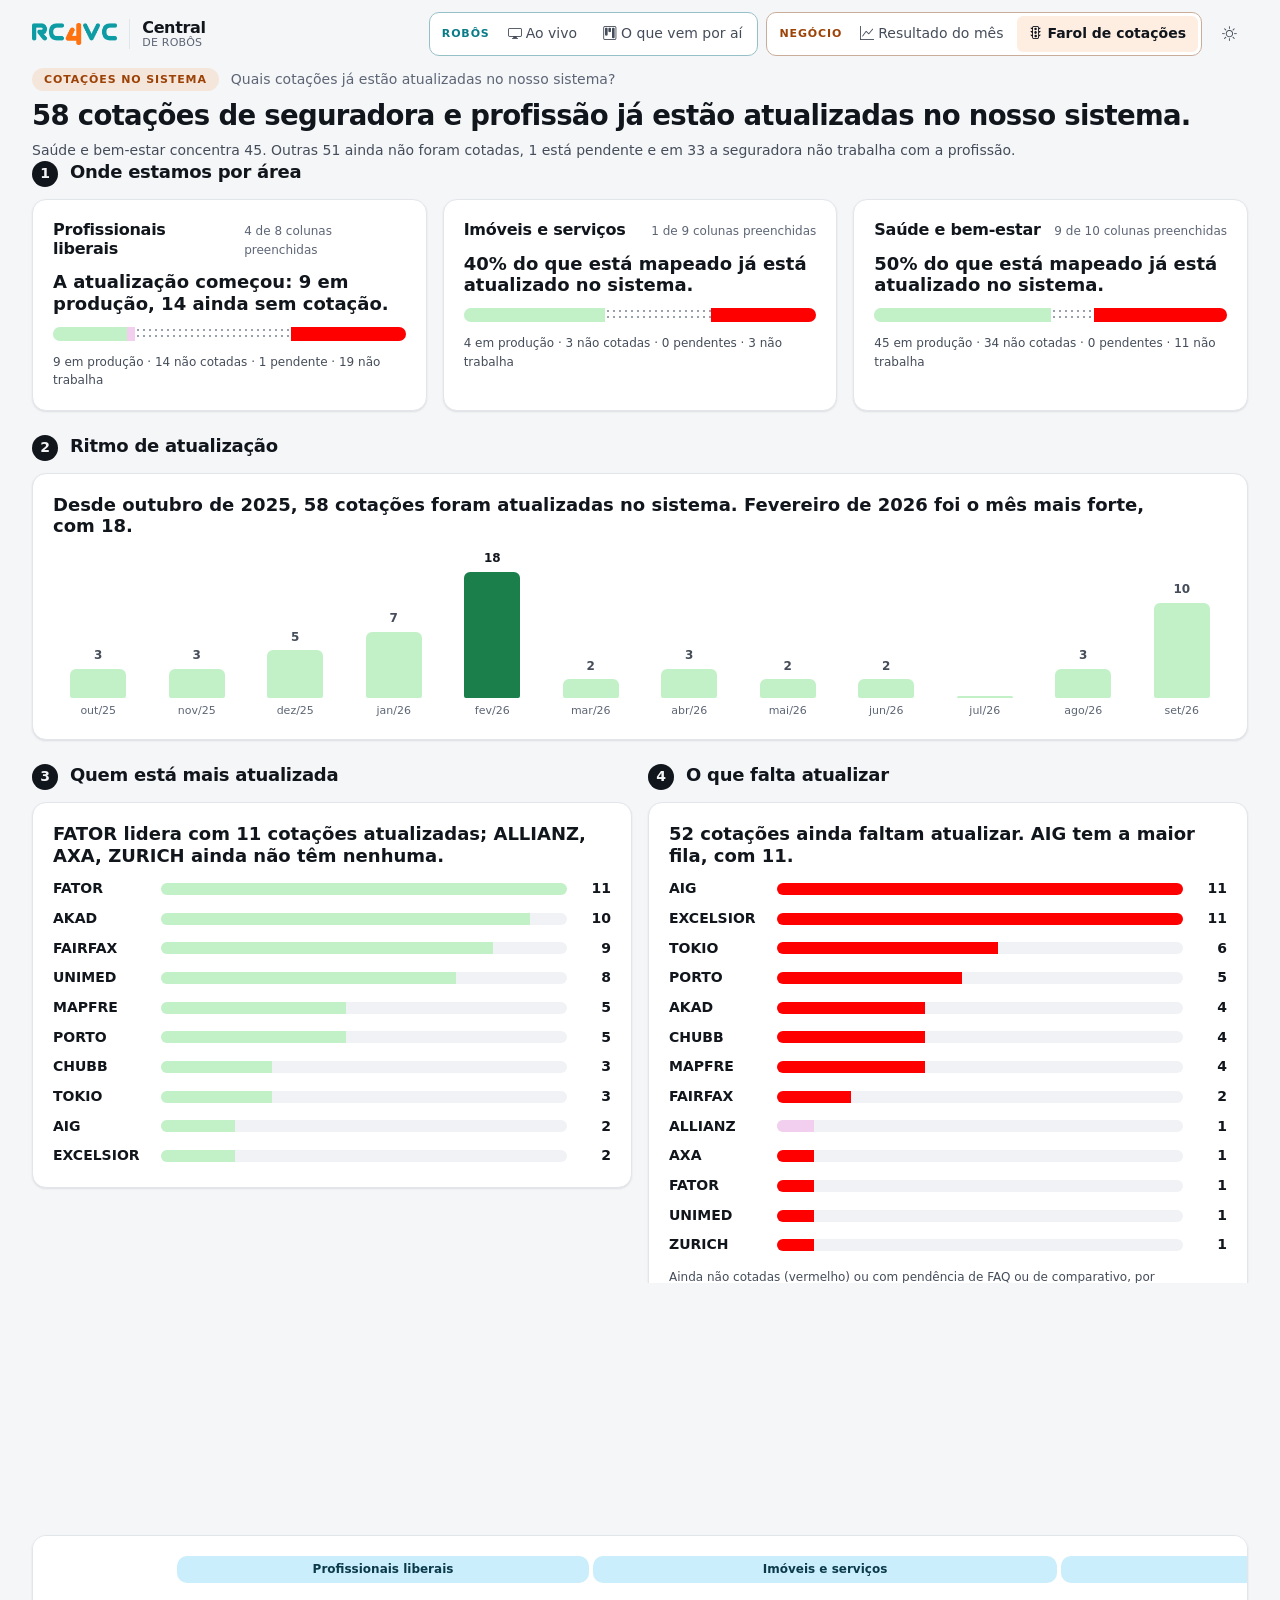
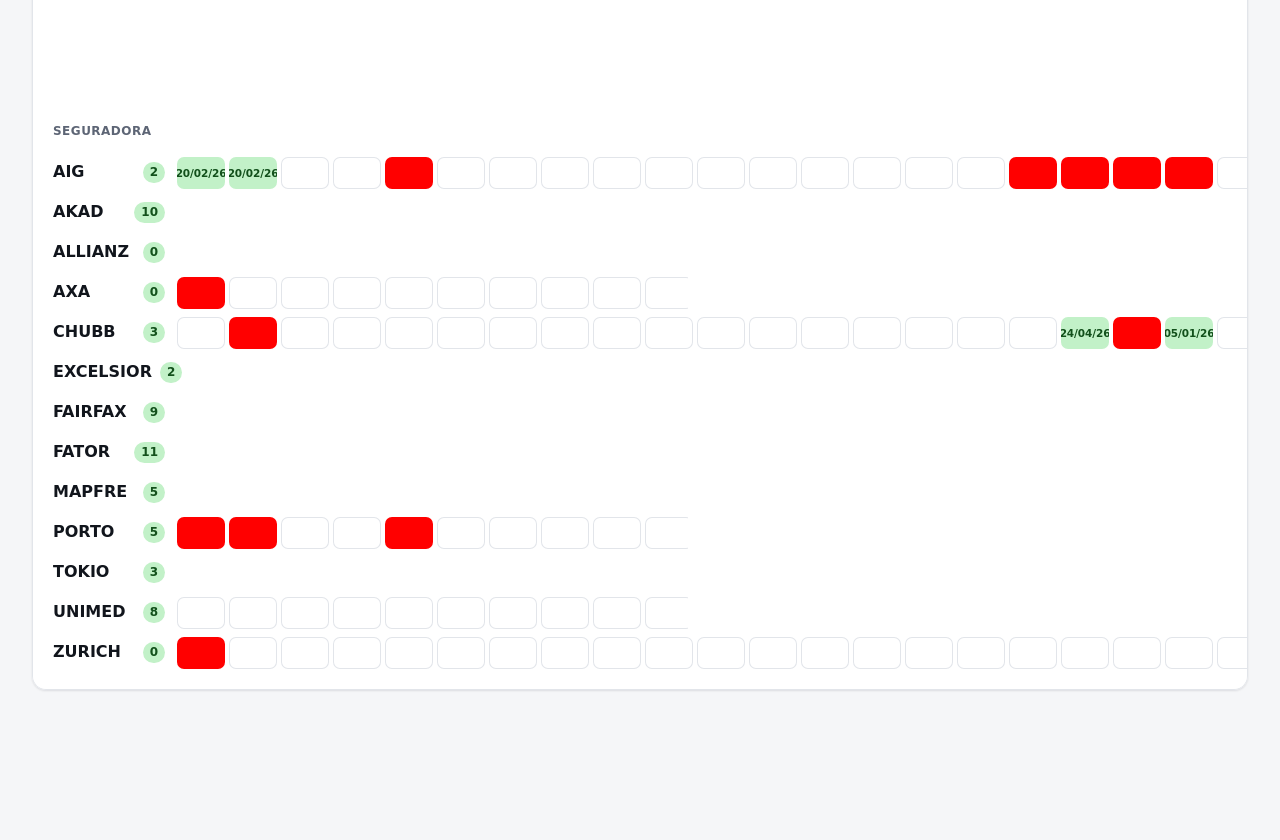
==== farol/index.html @ 8042c9bf "Painel ao vivo — 15/10/2026 19:45 UTC" ====
<!doctype html>
<html lang="pt-br">
<head>
    <meta charset="utf-8">
    <meta name="viewport" content="width=device-width, initial-scale=1, viewport-fit=cover">
    <title>Farol de cotações · Central de RPAs</title>
    <script>
        /* Tema efetivo sempre marcado (mesma regra do layout.html). */
        try { var t = localStorage.getItem('central.tema'); } catch (e) {}
        if (t !== 'claro' && t !== 'escuro') t = window.matchMedia('(prefers-color-scheme: dark)').matches ? 'escuro' : 'claro';
        document.documentElement.dataset.tema = t;
    </script>
    <script type="importmap">{"imports": {"../static/js/ajuda/assistente.js": "../static/js/ajuda/assistente.js?v=1791552852", "../static/js/ajuda/base.js": "../static/js/ajuda/base.js?v=1791553756", "../static/js/ajuda/busca.js": "../static/js/ajuda/busca.js?v=1790963048", "../static/js/ajuda/tour.js": "../static/js/ajuda/tour.js?v=1791552852", "../static/js/core/anotacoes.js": "../static/js/core/anotacoes.js?v=1790881383", "../static/js/core/api.js": "../static/js/core/api.js?v=1791553756", "../static/js/core/atualizacao.js": "../static/js/core/atualizacao.js?v=1790770202", "../static/js/core/avisos.js": "../static/js/core/avisos.js?v=1791209014", "../static/js/core/casca.js": "../static/js/core/casca.js?v=1791567354", "../static/js/core/diagnostico.js": "../static/js/core/diagnostico.js?v=1790796686", "../static/js/core/editavel.js": "../static/js/core/editavel.js?v=1790770202", "../static/js/core/etapas.js": "../static/js/core/etapas.js?v=1791463085", "../static/js/core/filtros.js": "../static/js/core/filtros.js?v=1790770202", "../static/js/core/format.js": "../static/js/core/format.js?v=1790770202", "../static/js/core/graficos.js": "../static/js/core/graficos.js?v=1791461083", "../static/js/core/robos.js": "../static/js/core/robos.js?v=1791574383", "../static/js/core/textos.js": "../static/js/core/textos.js?v=1790770202", "../static/js/core/ui.js": "../static/js/core/ui.js?v=1792007356", "../static/js/paginas/ajustes.js": "../static/js/paginas/ajustes.js?v=1791404168", "../static/js/paginas/cotacoes.js": "../static/js/paginas/cotacoes.js?v=1792007802", "../static/js/paginas/design.js": "../static/js/paginas/design.js?v=1791460758", "../static/js/paginas/em_construcao.js": "../static/js/paginas/em_construcao.js?v=1791577213", "../static/js/paginas/entrada.js": "../static/js/paginas/entrada.js?v=1790963048", "../static/js/paginas/entrada_historia.js": "../static/js/paginas/entrada_historia.js?v=1791463267", "../static/js/paginas/equipe.js": "../static/js/paginas/equipe.js?v=1791561957", "../static/js/paginas/farol_publico.js": "../static/js/paginas/farol_publico.js?v=1792092992", "../static/js/paginas/hoje.js": "../static/js/paginas/hoje.js?v=1791567333", "../static/js/paginas/jornada.js": "../static/js/paginas/jornada.js?v=1791462476", "../static/js/paginas/manual.js": "../static/js/paginas/manual.js?v=1791552852", "../static/js/paginas/ocorrencias.js": "../static/js/paginas/ocorrencias.js?v=1791552852", "../static/js/paginas/perfil.js": "../static/js/paginas/perfil.js?v=1790770202", "../static/js/paginas/publico.js": "../static/js/paginas/publico.js?v=1792093110", "../static/js/paginas/quadro_publico.js": "../static/js/paginas/quadro_publico.js?v=1791897938", "../static/js/paginas/robo.js": "../static/js/paginas/robo.js?v=1791552852", "../static/js/paginas/robos.js": "../static/js/paginas/robos.js?v=1790954687"}}</script>
    <link rel="icon" type="image/svg+xml" href="../static/img/marca.svg">
    <link rel="icon" type="image/png" sizes="192x192" href="../static/img/icone_central_192.png">
    <link rel="apple-touch-icon" href="../static/img/icone_central_180.png">
    <meta name="apple-mobile-web-app-capable" content="yes">
    <meta name="mobile-web-app-capable" content="yes">
    <meta name="apple-mobile-web-app-title" content="Central">
    <meta name="theme-color" content="#f5f6f8" media="(prefers-color-scheme: light)">
    <meta name="theme-color" content="#0b0d12" media="(prefers-color-scheme: dark)">
    <link rel="stylesheet" href="../static/vendor/bootstrap-icons/bootstrap-icons.min.css?v=1790770202">
    <link rel="stylesheet" href="../static/css/tokens.css?v=1792092138">
    <link rel="stylesheet" href="../static/css/base.css?v=1791567354">
    <link rel="stylesheet" href="../static/css/components.css?v=1792093138">
    <style>
        .simples-topo { display: flex; align-items: center; gap: var(--e-3); max-width: var(--largura-conteudo); margin: 0 auto; padding: var(--e-5) var(--e-8); }
        .simples-topo .acoes { margin-left: auto; display: flex; gap: var(--e-2); align-items: center; }
        .simples-conteudo { max-width: var(--largura-conteudo); margin: 0 auto; padding: 0 var(--e-8) var(--e-16); }
        .centro { min-height: calc(100vh - 90px); display: grid; place-items: center; padding: var(--e-6) var(--e-4); }
        .cartao-entrada { width: min(420px, 100%); }
        .fundo-entrada {
            background:
                radial-gradient(60% 50% at 15% 10%, var(--primaria-suave), transparent 70%),
                radial-gradient(50% 40% at 90% 90%, var(--acento-suave), transparent 70%),
                var(--fundo);
        }
        @media (max-width: 640px) { .simples-topo, .simples-conteudo { padding-left: var(--e-4); padding-right: var(--e-4); } }
    </style>
    <meta name="robots" content="noindex">
</head>
<body class="">
    <a class="pular-conteudo" href="#conteudo">Pular para o conteúdo</a>
    <header class="simples-topo">
        <a class="marca" href="../" style="padding: 0">
            <img class="marca-simbolo" src="../static/img/marca.svg" alt="" width="36" height="36">
            <img class="marca-logo" src="../static/img/logo_rc4vc.png" alt="RC4VC" width="101" height="26">
            <span>Central<small>de Robôs</small></span>
        </a>
        <div class="acoes">
            
<nav class="abas-publicas" aria-label="Telas ao vivo">
    <div class="abas-grupo" data-assunto="robos" role="group" aria-label="Robôs: funcionamento">
        <span class="abas-grupo-nome" aria-hidden="true">Robôs</span>
        <a href="../"><i class="bi bi-display" aria-hidden="true"></i>Ao vivo</a>
        <a href="../kanban/"><i class="bi bi-kanban" aria-hidden="true"></i>O que vem por aí</a>
    </div>
    <div class="abas-grupo" data-assunto="negocio" role="group" aria-label="Negócio: resultado">
        <span class="abas-grupo-nome" aria-hidden="true">Negócio</span>
        <a href="../resultado/"><i class="bi bi-graph-up" aria-hidden="true"></i>Resultado do mês</a>
        <a href="../farol/" aria-current="page"><i class="bi bi-stoplights" aria-hidden="true"></i>Farol de cotações</a>
    </div>
</nav>

            <button type="button" class="btn btn-fantasma btn-icone" data-tema-botao aria-label="Trocar tema"><i class="bi bi-sun"></i></button>
        </div>
    </header>
    <main id="conteudo" tabindex="-1">
<div class="simples-conteudo painel-vivo" data-fonte-ao-vivo="https://rc4vc.com/central/dados/farol.json" data-fonte="../dados/farol.json">
    
<section class="manchete manchete-lisa" aria-labelledby="manchete-texto">
    
<p class="assunto-tela" data-assunto="negocio"><span class="assunto-etiqueta">Cotações no sistema</span><span class="assunto-pergunta">Quais cotações já estão atualizadas no nosso sistema?</span></p>

    <p class="texto" id="manchete-texto" aria-live="polite">Carregando o resumo...</p>
    <p class="contexto" id="manchete-contexto"></p>
    <div class="rodape-manchete" id="manchete-rodape"></div>
</section>


    

<section class="capitulo" aria-labelledby="cap-1">
    <div class="capitulo-cabecalho">
        <span class="capitulo-numero" aria-hidden="true">1</span>
        <div>
            <h2 id="cap-1">Onde estamos por área</h2>
            
        </div>
    </div>
    
    <div class="farol-cartoes" id="farol-areas">
<div id="x-areas" aria-busy="true">
    <div class="pilha"><span class="esqueleto" style="height: 18px; width: 92%"></span><span class="esqueleto" style="height: 18px; width: 78%"></span><span class="esqueleto" style="height: 18px; width: 64%"></span></div>
</div>
</div>
    
</section>


    

<section class="capitulo" aria-labelledby="cap-2">
    <div class="capitulo-cabecalho">
        <span class="capitulo-numero" aria-hidden="true">2</span>
        <div>
            <h2 id="cap-2">Ritmo de atualização</h2>
            
        </div>
    </div>
    
    <div class="farol-cartao">
        <p class="farol-frase" id="frase-ritmo"></p>
        <div class="farol-ritmo" id="farol-ritmo" role="img"></div>
    </div>
    
</section>


    <div class="farol-duas">
        

<section class="capitulo" aria-labelledby="cap-3">
    <div class="capitulo-cabecalho">
        <span class="capitulo-numero" aria-hidden="true">3</span>
        <div>
            <h2 id="cap-3">Quem está mais atualizada</h2>
            
        </div>
    </div>
    
        <div class="farol-cartao">
            <p class="farol-frase" id="frase-lider"></p>
            <ol class="farol-ranking" id="farol-lider"></ol>
        </div>
        
</section>

        

<section class="capitulo" aria-labelledby="cap-4">
    <div class="capitulo-cabecalho">
        <span class="capitulo-numero" aria-hidden="true">4</span>
        <div>
            <h2 id="cap-4">O que falta atualizar</h2>
            
        </div>
    </div>
    
        <div class="farol-cartao">
            <p class="farol-frase" id="frase-falta"></p>
            <ol class="farol-ranking" id="farol-falta"></ol>
            <p class="farol-detalhe">Ainda não cotadas (vermelho) ou com pendência de FAQ ou de comparativo, por seguradora.</p>
        </div>
        
</section>

    </div>

    

<section class="capitulo" aria-labelledby="cap-5">
    <div class="capitulo-cabecalho">
        <span class="capitulo-numero" aria-hidden="true">5</span>
        <div>
            <h2 id="cap-5">O mapa completo</h2>
            
        </div>
    </div>
    
    <div class="farol-barra-mapa">
        <span id="farol-resumo-mapa"></span>
        
    </div>
    <div class="farol-legenda" id="farol-legenda" role="group" aria-label="Legenda: clique para destacar uma situação"></div>
    
    <div class="farol-mapa-caixa">
        <div class="farol-mapa" id="farol-mapa">
<div id="x-mapa" aria-busy="true">
    <div class="pilha"><span class="esqueleto" style="height: 18px; width: 92%"></span><span class="esqueleto" style="height: 18px; width: 78%"></span><span class="esqueleto" style="height: 18px; width: 64%"></span><span class="esqueleto" style="height: 18px; width: 50%"></span><span class="esqueleto" style="height: 18px; width: 36%"></span><span class="esqueleto" style="height: 18px; width: 22%"></span></div>
</div>
</div>
    </div>
    <p class="farol-nota">Em produção mostra a data em que a cotação foi atualizada no nosso sistema. Células em branco não têm situação e ficam fora das contagens.</p>
    
</section>


    <footer class="rodape-publico">
        <span><i class="bi bi-arrow-clockwise"></i> Os números se atualizam a cada minuto · <span id="ultima-atualizacao" aria-live="polite"></span></span>
        <span class="links"><a href="../">Como os robôs estão trabalhando: ao vivo <i class="bi bi-arrow-right"></i></a><a href="../resultado/" data-assunto="negocio">Quanto a corretora produziu: resultado do mês <i class="bi bi-arrow-right"></i></a></span>
    </footer>
</div>
</main>
    <div id="toasts" class="toasts" role="status" aria-live="polite"></div>
    <script type="module" src="../static/js/core/casca.js?v=1791567354"></script>
    <script type="module" src="../static/js/paginas/farol_publico.js?v=1792092992"></script>
</body>
</html>
---- static/css/tokens.css ----
/* ==========================================================================
   Central de RPAs — tokens de design (identidade nova, 2026)

   Tudo que é "decisão de marca" mora aqui e SÓ aqui: cor, tipo, espaço,
   raio, sombra, movimento. Componentes e páginas usam as variáveis, nunca
   valores soltos — trocar a paleta inteira é mexer neste arquivo.

   Tema marcado no <html>: data-tema = "claro" | "escuro", SEMPRE o tema
   efetivo. No modo automático quem resolve é o script do <head> (layout.html
   e layout_simples.html, antes de pintar) e casca.js (quando o sistema muda),
   lendo prefers-color-scheme: dark. Assim o tema escuro é escrito uma vez só
   (antes eram dois blocos iguais, um no @media e outro no atributo).
   A paleta é a da marca RC4VC (ver /design).

   Contraste (08-10-2026, medido): texto comum >= 4,5:1 nos dois temas. Por
   isso o botão principal usa o teal escuro (--primaria-600) no tema claro, e
   texto sobre verde/vermelho/laranja usa --sobre-estado / --sobre-acento.

   Cores de ESTADO (ok, atenção, falha, rodando) não mudam com a paleta:
   verde sempre é "deu certo", vermelho sempre é "falhou". E nunca aparecem
   sozinhas — sempre com ícone e texto (acessibilidade).
   ========================================================================== */

:root {
    /* --- Tipografia: fontes do sistema (sem download, sem CDN).
       Windows 11 tem Segoe UI Variable, que é moderna e muito legível. */
    --fonte-texto: "Segoe UI Variable Text", "Segoe UI", system-ui, -apple-system, "Roboto", "Helvetica Neue", Arial, sans-serif;
    --fonte-titulo: "Segoe UI Variable Display", "Segoe UI", system-ui, -apple-system, "Roboto", sans-serif;
    --fonte-numero: "Segoe UI Variable Display", "Segoe UI", system-ui, sans-serif;
    --fonte-mono: "Cascadia Mono", "Cascadia Code", Consolas, "SFMono-Regular", Menlo, monospace;

    --fs-2xs: 0.6875rem;  /* 11px */
    --fs-xs: 0.75rem;     /* 12px */
    --fs-sm: 0.875rem;    /* 14px */
    --fs-base: 1rem;      /* 16px */
    --fs-lg: 1.125rem;    /* 18px */
    --fs-xl: 1.375rem;    /* 22px */
    --fs-2xl: 1.75rem;    /* 28px */
    --fs-3xl: 2.25rem;    /* 36px */
    --fs-manchete: clamp(1.45rem, 1.05rem + 1.7vw, 2.35rem);
    --fs-kpi: clamp(1.75rem, 1.4rem + 1.2vw, 2.4rem);

    --peso-normal: 400;
    --peso-medio: 550;
    --peso-forte: 650;
    --peso-titulo: 700;

    --altura-linha: 1.55;
    --altura-titulo: 1.2;

    /* --- Espaço (escala de 4px) */
    --e-1: 0.25rem;
    --e-2: 0.5rem;
    --e-3: 0.75rem;
    --e-4: 1rem;
    --e-5: 1.25rem;
    --e-6: 1.5rem;
    --e-8: 2rem;
    --e-10: 2.5rem;
    --e-12: 3rem;
    --e-16: 4rem;

    /* --- Raio */
    --raio-sm: 6px;
    --raio-md: 10px;
    --raio-lg: 14px;
    --raio-xl: 20px;
    --raio-pilula: 999px;

    /* --- Movimento (respeita "reduzir movimento" no fim do arquivo) */
    --dur-rapida: 120ms;
    --dur-media: 200ms;
    --dur-lenta: 360ms;
    --curva: cubic-bezier(0.2, 0.7, 0.2, 1);

    /* --- Layout */
    --largura-menu: 256px;
    --largura-menu-compacto: 68px;
    --largura-conteudo: 1440px;
    --altura-topo: 60px;
    --z-topo: 20;
    --z-menu: 30;
    --z-dialogo: 50;
    --z-toast: 60;

    /* --- Texto sobre a cor da marca (vitrine do login): igual nos dois temas,
       porque o fundo da vitrine é sempre o teal escuro da marca. */
    --sobre-marca: #ffffff;

    /* --- História da tela de entrar: painel sempre escuro (teal profundo da
       marca), igual nos dois temas, com cores de status legíveis sobre ele. */
    --historia-fundo-1: #04252a;
    --historia-fundo-2: #0a5e67;
    --historia-ok: #5ee0a0;
    --historia-falha: #ff8f8f;
    --historia-rodando: var(--primaria-300);  /* rodando = teal, como no resto da Central */
    --historia-destaque: #ffb27a;  /* laranja da marca clareado: 3,2:1 no pior ponto do fundo */
}

/* ==========================================================================
   Paleta oficial: Marca RC4VC (escolhida em 29/09/2026) — o teal e o laranja
   do logo, refinados para tela. "primaria" é a cor da ação e do destaque;
   "acento" é o contraponto quente, usado com parcimônia.
   ========================================================================== */
:root {
    --primaria-500: #0e9aa7;
    --primaria-400: #22b5c2;
    --primaria-300: #86d9e0;
    --primaria-600: #0a7c87;
    --primaria-700: #075e66;
    --acento-500: #f47b20;
    --acento-400: #ff9544;
    --acento-700: #9c4206;

    /* Texto sobre o laranja da marca: escuro nos dois temas (branco dava 2,7:1). */
    --sobre-acento: #11151c;

    /* Farol de cotações (15-10-2026): as cores da legenda da planilha
       (aba Planilha2), iguais nos dois temas — é o código que a equipe já lê.
       Texto só vai sobre o verde (a data): --farol-texto dá 7:1 nele. */
    --farol-producao: #c2f1c8;
    --farol-pendente-faq: #fbe3d6;
    --farol-pendente-comparativo: #f2cfee;
    --farol-nao-cotado: #ff0000;
    --farol-ponto: #9aa1ad;
    --farol-texto: #12501b;
    --farol-area: #caeefb;
    --farol-area-texto: #0b3a4a;
}

/* ==========================================================================
   Tema CLARO (padrão)
   ========================================================================== */
:root,
[data-tema="claro"] {
    color-scheme: light;

    --fundo: #f5f6f8;
    --superficie: #ffffff;
    --superficie-2: #f0f2f5;
    --superficie-3: #e7eaef;
    --superficie-invertida: #11151c;
    --borda: #e2e5ea;
    --borda-forte: #cdd2da;

    --texto: #11151c;
    --texto-2: #454d5a;
    --texto-3: #5d6575;      /* 5,2:1 sobre superficie-2 (o #6b7383 dava 4,25) */
    --texto-invertido: #f4f5f7;

    /* Botão e destaque no teal escuro: branco sobre #0e9aa7 dava 3,4:1. O
       teal claro segue em ícones, gráficos e no logo, onde não carrega texto. */
    --primaria: var(--primaria-600);
    --primaria-hover: var(--primaria-700);
    --primaria-texto: var(--primaria-600);
    --primaria-suave: color-mix(in srgb, var(--primaria-500) 11%, transparent);
    --sobre-primaria: #ffffff;
    --acento: var(--acento-500);
    --acento-texto: var(--acento-700);   /* laranja como texto: 5,8:1 no suave */
    --acento-suave: color-mix(in srgb, var(--acento-500) 13%, transparent);

    --ok: #1a7f4b;
    --atencao: #9a5200;
    --falha: #cd2b31;
    --rodando: var(--primaria-500);
    --neutro: #6b7383;
    --sobre-estado: #ffffff;  /* texto sobre --ok/--falha cheios */

    --ok-suave: #e6f6ec;
    --atencao-suave: #fff3d6;
    --falha-suave: #fdebec;
    --rodando-suave: var(--primaria-suave);
    --neutro-suave: #eef0f3;

    --foco: color-mix(in srgb, var(--primaria-500) 55%, transparent);
    --sombra-1: 0 1px 2px rgb(16 24 40 / 0.06), 0 1px 3px rgb(16 24 40 / 0.05);
    --sombra-2: 0 4px 12px rgb(16 24 40 / 0.07), 0 2px 4px rgb(16 24 40 / 0.04);
    --sombra-3: 0 18px 44px rgb(16 24 40 / 0.16), 0 4px 10px rgb(16 24 40 / 0.06);
    --sobreposicao: rgb(9 12 18 / 0.45);
    --toast-acao: var(--primaria-300);
}

/* ==========================================================================
   Tema ESCURO — escolhido no alternador OU vindo do sistema (o script do
   <head> marca data-tema="escuro" quando prefers-color-scheme: dark).
   Cores de estado um pouco menos saturadas que antes (08-10-2026): o verde e o
   vermelho "neon" vibravam em áreas grandes (barras de gráfico) sobre o
   quase-preto. Todas seguem acima de 4,5:1 como texto sobre a superfície.
   ========================================================================== */
[data-tema="escuro"] {
    color-scheme: dark;

    --fundo: #0b0d12;
    --superficie: #12151c;
    --superficie-2: #181c25;
    --superficie-3: #20252f;
    --superficie-invertida: #eef0f4;
    --borda: #252a35;
    --borda-forte: #353c49;

    --texto: #edf0f4;
    --texto-2: #b6bdc9;
    --texto-3: #8c94a4;
    --texto-invertido: #11151c;

    --primaria: var(--primaria-400);
    --primaria-hover: var(--primaria-300);
    --primaria-texto: var(--primaria-300);
    --primaria-suave: color-mix(in srgb, var(--primaria-400) 17%, transparent);
    --sobre-primaria: #0b0d12;
    --acento: var(--acento-400);
    --acento-texto: var(--acento-400);
    --acento-suave: color-mix(in srgb, var(--acento-400) 17%, transparent);

    --ok: #4cc38a;
    --atencao: #f0a83a;
    --falha: #f2666b;
    --rodando: var(--primaria-400);
    --neutro: #8c94a4;
    --sobre-estado: #0b0d12;  /* branco sobre o verde claro dava 1,9:1 */

    --ok-suave: color-mix(in srgb, #4cc38a 15%, transparent);
    --atencao-suave: color-mix(in srgb, #f0a83a 15%, transparent);
    --falha-suave: color-mix(in srgb, #f2666b 15%, transparent);
    --rodando-suave: var(--primaria-suave);
    --neutro-suave: color-mix(in srgb, #8c94a4 15%, transparent);

    --foco: color-mix(in srgb, var(--primaria-400) 65%, transparent);
    --sombra-1: 0 1px 2px rgb(0 0 0 / 0.4);
    --sombra-2: 0 6px 16px rgb(0 0 0 / 0.35);
    --sombra-3: 0 20px 50px rgb(0 0 0 / 0.55);
    --sobreposicao: rgb(0 0 0 / 0.6);
    --toast-acao: var(--primaria-600);
}

@media (prefers-reduced-motion: reduce) {
    :root {
        --dur-rapida: 0ms;
        --dur-media: 0ms;
        --dur-lenta: 0ms;
    }
}
---- static/css/base.css ----
/* ==========================================================================
   Central de RPAs — base: reset, tipografia e a casca do app
   (menu lateral por verbo + topo + área de conteúdo).
   Depende de tokens.css.
   ========================================================================== */

*,
*::before,
*::after {
    box-sizing: border-box;
}

html {
    -webkit-text-size-adjust: 100%;
    text-size-adjust: 100%;
    scroll-behavior: smooth;
}

@media (prefers-reduced-motion: reduce) {
    html { scroll-behavior: auto; }
}

body {
    margin: 0;
    min-height: 100vh;
    background: var(--fundo);
    color: var(--texto);
    font-family: var(--fonte-texto);
    font-size: var(--fs-base);
    line-height: var(--altura-linha);
    -webkit-font-smoothing: antialiased;
    font-feature-settings: "ss01", "cv11";
    /* Palavra longa sem espaço (caminho, comando, e-mail, URL) quebra em vez
       de vazar para fora do cartão ou da tela. */
    overflow-wrap: break-word;
}

h1, h2, h3, h4, h5, h6 {
    margin: 0 0 var(--e-2);
    font-family: var(--fonte-titulo);
    font-weight: var(--peso-titulo);
    line-height: var(--altura-titulo);
    letter-spacing: -0.015em;
    color: var(--texto);
}

h1 { font-size: var(--fs-2xl); }
h2 { font-size: var(--fs-xl); }
h3 { font-size: var(--fs-lg); }
h4 { font-size: var(--fs-base); }

p { margin: 0 0 var(--e-3); }

a {
    color: var(--primaria-texto);
    text-decoration: none;
    text-underline-offset: 3px;
}
a:hover { text-decoration: underline; }

img, svg { display: block; max-width: 100%; }

button, input, select, textarea {
    font: inherit;
    color: inherit;
}

code, kbd, pre, samp {
    font-family: var(--fonte-mono);
    font-size: 0.9em;
    overflow-wrap: anywhere;
}
pre { white-space: pre-wrap; }

hr {
    border: 0;
    border-top: 1px solid var(--borda);
    margin: var(--e-6) 0;
}

table { border-collapse: collapse; width: 100%; }

::selection { background: var(--primaria-suave); }

:focus-visible {
    outline: 2px solid var(--primaria);
    outline-offset: 2px;
    border-radius: var(--raio-sm);
}

/* Números tabulares em tudo que é métrica */
.num,
td,
.kpi-valor { font-variant-numeric: tabular-nums; }

/* Texto só para leitor de tela */
.so-leitor {
    position: absolute !important;
    width: 1px; height: 1px;
    padding: 0; margin: -1px;
    overflow: hidden; clip: rect(0 0 0 0);
    white-space: nowrap; border: 0;
}

/* Pular para o conteúdo (teclado / leitor de tela) */
.pular-conteudo {
    position: absolute;
    left: var(--e-4);
    top: -100px;
    z-index: 100;
    padding: var(--e-2) var(--e-4);
    background: var(--primaria);
    color: var(--sobre-primaria);
    border-radius: var(--raio-md);
    font-weight: var(--peso-forte);
}
.pular-conteudo:focus { top: var(--e-3); text-decoration: none; }

/* ==========================================================================
   Casca do app
   ========================================================================== */
.app {
    display: grid;
    grid-template-columns: var(--largura-menu) minmax(0, 1fr);
    min-height: 100vh;
}

/* O menu fica preso na tela ao rolar a página (pedido de 02-10-2026). Se
   não couber na altura da janela, ganha rolagem própria. */
.app-menu {
    position: sticky;
    top: 0;
    height: 100vh;
    height: 100dvh;
    overflow-y: auto;
    overscroll-behavior: contain;
    /* Se ainda precisar rolar (janela muito baixa), a roda do mouse e o
       toque funcionam, sem a barra cinza grudada na borda do menu. */
    scrollbar-width: none;
    display: flex;
    flex-direction: column;
    gap: var(--e-2);
    padding: var(--e-5) var(--e-3) var(--e-4);
    background: var(--superficie);
    border-right: 1px solid var(--borda);
    z-index: var(--z-menu);
}

.marca {
    display: flex;
    align-items: center;
    gap: var(--e-3);
    padding: 0 var(--e-3) var(--e-4);
    color: var(--texto);
    font-family: var(--fonte-titulo);
    font-weight: var(--peso-titulo);
    font-size: var(--fs-lg);
    letter-spacing: -0.02em;
}
.marca:hover { text-decoration: none; }

.marca-simbolo {
    width: 36px;
    height: 36px;
    flex: none;
    filter: drop-shadow(0 2px 4px rgb(10 124 135 / 0.25));
}
/* Logo da RC4VC por extenso; o símbolo quadrado (o "4") só aparece com o
   menu compacto, onde o logo inteiro não cabe. */
.marca .marca-simbolo { display: none; }
.marca-logo { height: 26px; width: auto; flex: none; }
.marca > span {
    padding-left: var(--e-3);
    border-left: 1px solid var(--borda);
    line-height: 1.1;
    font-size: var(--fs-base);
}

.marca small {
    display: block;
    font-family: var(--fonte-texto);
    font-weight: var(--peso-normal);
    font-size: var(--fs-2xs);
    color: var(--texto-3);
    letter-spacing: 0.02em;
    text-transform: uppercase;
}

.menu-grupo { margin-top: var(--e-3); }

.menu-grupo-titulo {
    margin: 0 0 var(--e-1);
    padding: 0 var(--e-3);
    font-family: var(--fonte-texto);
    font-size: var(--fs-xs);   /* era 11px em maiúsculas: pequeno demais */
    font-weight: var(--peso-forte);
    color: var(--texto-3);
    letter-spacing: 0.06em;
    text-transform: uppercase;
}

.menu-item {
    position: relative;
    display: flex;
    align-items: center;
    gap: var(--e-3);
    padding: var(--e-2) var(--e-3);
    border-radius: var(--raio-md);
    color: var(--texto-2);
    font-weight: var(--peso-medio);
    font-size: var(--fs-sm);
    transition: background var(--dur-rapida) var(--curva), color var(--dur-rapida) var(--curva);
}
.menu-item i { font-size: 1.05rem; width: 1.25rem; text-align: center; }
.menu-item:hover { background: var(--superficie-2); color: var(--texto); text-decoration: none; }
.menu-item[aria-current="page"] {
    background: var(--primaria-suave);
    color: var(--primaria-texto);
}
.menu-item[aria-current="page"]::before {
    content: "";
    position: absolute;
    left: -12px;
    top: 8px;
    bottom: 8px;
    width: 3px;
    border-radius: 0 3px 3px 0;
    background: var(--primaria);
}
.menu-item .contador {
    margin-left: auto;
    min-width: 1.5rem;
    padding: 0 var(--e-2);
    border-radius: var(--raio-pilula);
    background: var(--falha);
    color: var(--sobre-estado);
    font-size: var(--fs-2xs);
    font-weight: var(--peso-forte);
    line-height: 1.35rem;
    text-align: center;
}

.menu-rodape {
    /* Logo abaixo do último grupo (Manual), não empurrado para o fim da página. */
    margin-top: var(--e-4);
    padding-top: var(--e-4);
    border-top: 1px solid var(--borda);
    display: grid;
    /* Perfil e "Sair" na mesma linha: com o "Sair" embaixo, ele era o
       primeiro a ficar fora da tela. */
    grid-template-columns: minmax(0, 1fr) auto;
    align-items: center;
    gap: var(--e-1);
}
/* "Sair" só com o ícone (o nome fica no aria-label/title). */
.menu-rodape [data-sair] { font-size: 0; gap: 0; padding: var(--e-2); }
.menu-rodape [data-sair] i { font-size: 1.05rem; }

.usuario-atual {
    display: flex;
    align-items: center;
    gap: var(--e-3);
    padding: var(--e-2) var(--e-3);
    font-size: var(--fs-sm);
    color: var(--texto-2);
    min-width: 0;
}
a.usuario-atual { border-radius: var(--raio-md); color: inherit; }
a.usuario-atual:hover,
a.usuario-atual[aria-current="page"] { background: var(--superficie-2); text-decoration: none; }
.usuario-atual .avatar img { width: 100%; height: 100%; object-fit: cover; border-radius: 50%; }
.usuario-atual .avatar {
    position: relative;
    flex: none;
    display: grid;
    place-items: center;
    width: 32px;
    height: 32px;
    border-radius: 50%;
    background: var(--acento-suave);
    color: var(--acento-texto);
    font-weight: var(--peso-forte);
    font-size: var(--fs-sm);
}
/* Online: bolinha verde no canto da foto enquanto o sinal de presença é
   aceito (casca.js; some se a sessão cair). Sem overflow:hidden no avatar
   para a bolinha não ser cortada; a foto já é redonda pelo próprio img. */
.usuario-atual .avatar[data-online="sim"]::after {
    content: "";
    position: absolute;
    right: -1px;
    bottom: -1px;
    width: 10px;
    height: 10px;
    border-radius: 50%;
    background: var(--ok);
    box-shadow: 0 0 0 2px var(--superficie);
}
.usuario-atual .nome { color: var(--texto); font-weight: var(--peso-medio); }
.usuario-atual .papel { font-size: var(--fs-xs); color: var(--texto-3); }
.usuario-atual > div { min-width: 0; }
.usuario-atual .nome,
.usuario-atual .papel { display: block; overflow: hidden; text-overflow: ellipsis; white-space: nowrap; }

/* Área principal */
.app-principal { min-width: 0; display: flex; flex-direction: column; }

.app-topo {
    position: sticky;
    top: 0;
    z-index: var(--z-topo);
    display: flex;
    align-items: center;
    gap: var(--e-3);
    height: var(--altura-topo);
    padding: 0 var(--e-8);
    background: color-mix(in srgb, var(--fundo) 82%, transparent);
    backdrop-filter: saturate(160%) blur(10px);
    -webkit-backdrop-filter: saturate(160%) blur(10px);
    border-bottom: 1px solid color-mix(in srgb, var(--borda) 70%, transparent);
}

.app-topo .migalhas {
    display: flex;
    align-items: center;
    gap: var(--e-2);
    font-size: var(--fs-sm);
    color: var(--texto-3);
    min-width: 0;
}
.app-topo .migalhas a { color: var(--texto-3); }
.app-topo .migalha-grupo { white-space: nowrap; }
.app-topo .migalha-sep { font-size: 0.7em; color: var(--texto-3); }
/* Celular: o topo não cabe tudo (o "Painel ao vivo" cobria o título). Fica
   só o essencial: título, Painel ao vivo só com ícone, Ajuda, sino, tema. */
@media (max-width: 640px) {
    .app-topo .migalha-grupo, .app-topo .migalha-sep,
    .app-topo #ultima-atualizacao, .app-topo [data-copiar-link], .app-topo .rotulo-longo { display: none; }
    .app-topo .botao-sem-login { width: 38px; padding: 0; }
    .app-topo .acoes-topo { gap: 0; }
}
.app-topo .migalhas strong { color: var(--texto); font-weight: var(--peso-medio); white-space: nowrap; overflow: hidden; text-overflow: ellipsis; }
.app-topo .acoes-topo { margin-left: auto; display: flex; align-items: center; gap: var(--e-2); }

.botao-menu { margin-left: calc(var(--e-2) * -1); }

.app-conteudo {
    width: 100%;
    max-width: var(--largura-conteudo);
    margin: 0 auto;
    padding: var(--e-8) var(--e-8) var(--e-16);
}

.fundo-menu { display: none; }

/* --- Menu só com ícones (data-menu="compacto" no <html>): escolha da
   pessoa pelo botão do topo (ou tecla "["), guardada no navegador; sem
   escolha, vale em tela estreita ou zoom alto (Ctrl +). O nome do item
   aparece ao lado ao passar o mouse ou focar pelo teclado. A regra que
   decide o modo está no <head> do layout.html e em casca.js. */
@media (min-width: 641px) {
    .app { transition: grid-template-columns var(--dur-media) var(--curva); }

    html[data-menu="compacto"] .app { grid-template-columns: var(--largura-menu-compacto) minmax(0, 1fr); }

    /* Sem rolagem própria: ela cortaria a etiqueta flutuante do item. */
    html[data-menu="compacto"] .app-menu { padding: var(--e-4) var(--e-2); gap: var(--e-1); overflow: visible; }
    html[data-menu="compacto"] .marca { justify-content: center; padding: 0 0 var(--e-3); }
    html[data-menu="compacto"] .marca > span { display: none; }
    html[data-menu="compacto"] .marca-logo { display: none; }
    html[data-menu="compacto"] .marca .marca-simbolo { display: block; }

    html[data-menu="compacto"] .menu-grupo { margin-top: var(--e-2); }
    html[data-menu="compacto"] .menu-grupo + .menu-grupo { padding-top: var(--e-2); border-top: 1px solid var(--borda); }
    html[data-menu="compacto"] .menu-grupo-titulo { display: none; }

    html[data-menu="compacto"] .menu-item { justify-content: center; padding: var(--e-2); }
    html[data-menu="compacto"] .menu-item[aria-current="page"]::before { left: -8px; }
    /* Nome do item: etiqueta flutuante à direita do ícone. */
    html[data-menu="compacto"] .menu-item > span:not(.contador) {
        position: absolute;
        left: calc(100% + var(--e-3));
        top: 50%;
        transform: translate(-4px, -50%);
        padding: var(--e-1) var(--e-3);
        border-radius: var(--raio-md);
        background: var(--texto);
        color: var(--fundo);
        font-size: var(--fs-xs);
        white-space: nowrap;
        box-shadow: var(--sombra-2);
        opacity: 0;
        pointer-events: none;
        transition: opacity var(--dur-rapida) var(--curva), transform var(--dur-rapida) var(--curva);
    }
    html[data-menu="compacto"] .menu-item:hover > span:not(.contador),
    html[data-menu="compacto"] .menu-item:focus-visible > span:not(.contador) {
        opacity: 1;
        transform: translate(0, -50%);
    }
    html[data-menu="compacto"] .menu-item .contador {
        position: absolute;
        top: 2px;
        right: 2px;
        min-width: 1.1rem;
        padding: 0 3px;
        line-height: 1.1rem;
    }

    html[data-menu="compacto"] .menu-rodape { padding-top: var(--e-3); justify-items: center; grid-template-columns: minmax(0, 1fr); }
    html[data-menu="compacto"] .usuario-atual { justify-content: center; padding: var(--e-2); }
    html[data-menu="compacto"] .usuario-atual > div { display: none; }
    html[data-menu="compacto"] .menu-rodape [data-sair] { font-size: 0; gap: 0; padding: var(--e-2); }
    html[data-menu="compacto"] .menu-rodape [data-sair] i { font-size: 1.05rem; }
}

/* Tela estreita: margens menores, com qualquer modo de menu. */
@media (max-width: 1100px) and (min-width: 641px) {
    .app-topo { padding: 0 var(--e-5); }
    .app-conteudo { padding: var(--e-6) var(--e-5) var(--e-12); }
}

/* --- Menu mais justo: notebook / zoom do Windows (125%, 150%) e celular.
   Com o espaçamento normal o menu completo pede ~900px de altura; abaixo
   disso aparecia a barra de rolagem e o perfil/Sair ficavam cortados. */
@media (max-height: 900px), (max-width: 640px) {
    .app-menu { gap: var(--e-1); padding: var(--e-4) var(--e-2) var(--e-3); }
    .marca { padding: 0 var(--e-2) var(--e-3); }
    .marca-logo { height: 22px; }
    .menu-grupo { margin-top: var(--e-2); }
    .menu-grupo-titulo { padding: 0 var(--e-2); }
    .menu-item { padding: 7px var(--e-2); }
    .menu-item[aria-current="page"]::before { left: -8px; }
    .menu-rodape { margin-top: var(--e-3); padding-top: var(--e-3); }
    .usuario-atual { padding: var(--e-2); }
}
@media (max-height: 700px) and (min-width: 641px) {
    .menu-grupo { margin-top: var(--e-1); }
    .menu-item { padding-top: 5px; padding-bottom: 5px; }
}

/* --- Celular: o menu vira gaveta */
@media (max-width: 640px) {
    .app { grid-template-columns: minmax(0, 1fr); }

    .app-menu {
        position: fixed;
        inset: 0 auto 0 0;
        /* Mesma largura do menu do computador: a gaveta não cobre quase a
           tela inteira e sobra uma faixa do fundo para tocar e fechar. */
        width: min(80vw, var(--largura-menu));
        overflow-y: auto;
        padding-bottom: max(var(--e-3), env(safe-area-inset-bottom));
        transform: translateX(-102%);
        transition: transform var(--dur-media) var(--curva);
        box-shadow: var(--sombra-3);
    }
    .app[data-menu-aberto="true"] .app-menu { transform: none; }
    .app[data-menu-aberto="true"] .fundo-menu {
        display: block;
        position: fixed;
        inset: 0;
        z-index: calc(var(--z-menu) - 1);
        background: var(--sobreposicao);
    }

    .app-topo { padding: 0 var(--e-4); }
    .app-conteudo { padding: var(--e-5) var(--e-4) var(--e-12); }
}
---- static/css/components.css ----
/* ==========================================================================
   Central de RPAs — componentes
   Cada bloco aqui corresponde a uma macro em templates/components/ui.html ou
   a um módulo em static/js/core/. Página nova = montar com estas peças.
   ========================================================================== */

/* --------------------------------------------------------------------------
   Botões
   -------------------------------------------------------------------------- */
.btn {
    display: inline-flex;
    align-items: center;
    justify-content: center;
    gap: var(--e-2);
    min-height: 38px;
    padding: 0 var(--e-4);
    border: 1px solid transparent;
    border-radius: var(--raio-md);
    background: var(--superficie-2);
    color: var(--texto);
    font-size: var(--fs-sm);
    font-weight: var(--peso-medio);
    line-height: 1;
    white-space: nowrap;
    cursor: pointer;
    transition: background var(--dur-rapida) var(--curva), border-color var(--dur-rapida) var(--curva),
        color var(--dur-rapida) var(--curva), transform var(--dur-rapida) var(--curva);
}
.btn:hover { background: var(--superficie-3); text-decoration: none; }
.btn:active { transform: translateY(1px); }
.btn:disabled,
.btn[aria-disabled="true"] { opacity: 0.5; cursor: not-allowed; transform: none; }
.btn i { font-size: 1.05em; }

.btn-primaria { background: var(--primaria); color: var(--sobre-primaria); }
.btn-primaria:hover { background: var(--primaria-hover); }

.btn-contorno { background: transparent; border-color: var(--borda-forte); }
.btn-contorno:hover { background: var(--superficie-2); }

.btn-fantasma { background: transparent; color: var(--texto-2); }
.btn-fantasma:hover { background: var(--superficie-2); color: var(--texto); }

/* Texto em --sobre-estado: branco no claro, quase-preto no escuro (o branco
   sobre o verde/vermelho claros do tema escuro dava 1,9:1 e 2,9:1). */
.btn-perigo { background: var(--falha); color: var(--sobre-estado); }
.btn-perigo:hover { background: color-mix(in srgb, var(--falha) 85%, #000); }

.btn-ok { background: var(--ok); color: var(--sobre-estado); }
.btn-ok:hover { background: color-mix(in srgb, var(--ok) 85%, #000); }

.btn-sm { min-height: 30px; padding: 0 var(--e-3); font-size: var(--fs-xs); border-radius: var(--raio-sm); }
.btn-lg { min-height: 46px; padding: 0 var(--e-6); font-size: var(--fs-base); }
.btn-icone { width: 38px; padding: 0; }
.btn-icone.btn-sm { width: 30px; }

/* --------------------------------------------------------------------------
   Cabeçalho de página e manchete (o "lide" de cada tela)
   -------------------------------------------------------------------------- */
.pagina-cabecalho {
    display: flex;
    flex-wrap: wrap;
    align-items: flex-end;
    justify-content: space-between;
    gap: var(--e-4);
    margin-bottom: var(--e-6);
}
.pagina-cabecalho .sobretitulo {
    display: inline-flex;
    align-items: center;
    gap: var(--e-2);
    margin-bottom: var(--e-2);
    color: var(--primaria-texto);
    font-size: var(--fs-xs);
    font-weight: var(--peso-forte);
    letter-spacing: 0.08em;
    text-transform: uppercase;
}
.pagina-cabecalho h1 { margin: 0; font-size: var(--fs-2xl); }
.pagina-cabecalho .subtitulo { margin: var(--e-2) 0 0; color: var(--texto-2); max-width: 70ch; }
.pagina-cabecalho .acoes { display: flex; flex-wrap: wrap; gap: var(--e-2); }

.manchete {
    position: relative;
    overflow: hidden;
    padding: var(--e-8);
    margin-bottom: var(--e-8);
    border-radius: var(--raio-xl);
    /* Sem degradê (08-10-2026): o teal + laranja radial era só decoração e, no
       tema escuro, virava uma mancha marrom atrás do texto. */
    background: var(--superficie);
    border: 1px solid var(--borda);
    box-shadow: var(--sombra-1);
}
.manchete .saudacao {
    margin: 0 0 var(--e-2);
    color: var(--texto-3);
    font-size: var(--fs-sm);
    font-weight: var(--peso-medio);
}
.manchete .texto {
    margin: 0;
    max-width: 38ch;
    font-family: var(--fonte-titulo);
    font-size: var(--fs-manchete);
    font-weight: var(--peso-titulo);
    line-height: 1.18;
    letter-spacing: -0.025em;
}
.manchete .texto em {
    font-style: normal;
    color: var(--primaria-texto);
}
.manchete .texto .destaque-falha { color: var(--falha); }
.manchete .texto .destaque-atencao { color: var(--atencao); }
.manchete .texto .destaque-ok { color: var(--ok); }
.manchete .contexto {
    margin: var(--e-4) 0 0;
    max-width: 70ch;
    color: var(--texto-2);
    font-size: var(--fs-base);
}
/* Manchete logo abaixo do cabeçalho da página: vira o resumo, um degrau
   abaixo do título (no painel público ela continua grande). */
.pagina-cabecalho + .manchete { padding: var(--e-6); margin-bottom: var(--e-6); }
.pagina-cabecalho + .manchete .texto { font-size: clamp(1.25rem, 1rem + 0.9vw, 1.6rem); max-width: 52ch; }
.pagina-cabecalho + .manchete .contexto { margin-top: var(--e-3); font-size: var(--fs-sm); }
.manchete .contexto:empty,
.manchete .rodape-manchete:empty { display: none; }
.manchete .rodape-manchete {
    display: flex;
    flex-wrap: wrap;
    gap: var(--e-2) var(--e-5);
    margin-top: var(--e-5);
    color: var(--texto-3);
    font-size: var(--fs-xs);
}

/* --------------------------------------------------------------------------
   Capítulos (a história da página em blocos numerados)
   -------------------------------------------------------------------------- */
.capitulo { margin-bottom: var(--e-10); }
.capitulo-cabecalho {
    display: flex;
    align-items: flex-start;
    gap: var(--e-4);
    margin-bottom: var(--e-4);
}
.capitulo-numero {
    flex: none;
    display: grid;
    place-items: center;
    width: 30px;
    height: 30px;
    border-radius: 50%;
    background: var(--superficie-invertida);
    color: var(--texto-invertido);
    font-family: var(--fonte-numero);
    font-size: var(--fs-sm);
    font-weight: var(--peso-forte);
}
.capitulo-cabecalho h2 { margin: 2px 0 var(--e-1); font-size: var(--fs-lg); }
.capitulo-cabecalho p { margin: 0; color: var(--texto-2); font-size: var(--fs-sm); max-width: 72ch; }
.capitulo-cabecalho .acoes { margin-left: auto; display: flex; gap: var(--e-2); }

/* --------------------------------------------------------------------------
   Cartão / painel
   -------------------------------------------------------------------------- */
.cartao {
    background: var(--superficie);
    border: 1px solid var(--borda);
    border-radius: var(--raio-lg);
    box-shadow: var(--sombra-1);
}
.cartao-corpo { padding: var(--e-5); }
.cartao-cabecalho {
    display: flex;
    align-items: center;
    justify-content: space-between;
    gap: var(--e-3);
    padding: var(--e-4) var(--e-5);
    border-bottom: 1px solid var(--borda);
}
.cartao-cabecalho h2,
.cartao-cabecalho h3 { margin: 0; font-size: var(--fs-base); }
/* Cartão que pede ação (ex.: "O que precisa de você" com itens): sobe um
   degrau — borda âmbar e sombra maior. O JS liga data-urgente="true". */
.cartao[data-urgente="true"] {
    border-color: color-mix(in srgb, var(--atencao) 45%, var(--borda));
    box-shadow: var(--sombra-2);
}
.cartao-rodape {
    padding: var(--e-3) var(--e-5);
    border-top: 1px solid var(--borda);
    color: var(--texto-3);
    font-size: var(--fs-xs);
}
a.cartao { display: block; color: inherit; transition: border-color var(--dur-rapida), box-shadow var(--dur-rapida), transform var(--dur-rapida); }
a.cartao:hover { text-decoration: none; border-color: var(--borda-forte); box-shadow: var(--sombra-2); transform: translateY(-1px); }

/* Grades responsivas simples */
.grade { display: grid; gap: var(--e-4); }
.grade-2 { grid-template-columns: repeat(auto-fit, minmax(min(100%, 320px), 1fr)); }
.grade-3 { grid-template-columns: repeat(auto-fit, minmax(min(100%, 260px), 1fr)); }
.grade-4 { grid-template-columns: repeat(auto-fit, minmax(min(100%, 200px), 1fr)); }

.pilha { display: grid; gap: var(--e-3); }
.linha { display: flex; flex-wrap: wrap; align-items: center; gap: var(--e-2); }
.linha-entre { display: flex; flex-wrap: wrap; align-items: center; justify-content: space-between; gap: var(--e-3); }

/* --------------------------------------------------------------------------
   KPI (número que conta algo)
   -------------------------------------------------------------------------- */
.kpi {
    display: flex;
    flex-direction: column;
    gap: var(--e-1);
    padding: var(--e-5);
    background: var(--superficie);
    border: 1px solid var(--borda);
    border-radius: var(--raio-lg);
    box-shadow: var(--sombra-1);
}
.kpi-rotulo {
    display: flex;
    align-items: center;
    gap: var(--e-2);
    color: var(--texto-2);
    font-size: var(--fs-sm);
    font-weight: var(--peso-medio);
}
.kpi-rotulo i { color: var(--texto-3); }
.kpi-valor {
    font-family: var(--fonte-numero);
    font-size: var(--fs-kpi);
    font-weight: var(--peso-titulo);
    line-height: 1.1;
    letter-spacing: -0.03em;
}
.kpi-valor small { font-size: 0.5em; color: var(--texto-3); font-weight: var(--peso-medio); letter-spacing: 0; }
.kpi-nota { color: var(--texto-3); font-size: var(--fs-xs); }
.kpi[data-estado="ok"] .kpi-valor { color: var(--ok); }
.kpi[data-estado="atencao"] .kpi-valor { color: var(--atencao); }
.kpi[data-estado="falha"] .kpi-valor { color: var(--falha); }

/* Barra de progresso */
.progresso {
    height: 8px;
    border-radius: var(--raio-pilula);
    background: var(--superficie-3);
    overflow: hidden;
}
.progresso > span {
    display: block;
    height: 100%;
    border-radius: inherit;
    background: var(--primaria);
    transition: width var(--dur-lenta) var(--curva);
}
.progresso[data-estado="ok"] > span { background: var(--ok); }
.progresso[data-estado="atencao"] > span { background: var(--atencao); }
.progresso[data-estado="falha"] > span { background: var(--falha); }

/* --------------------------------------------------------------------------
   Selo de estado — SEMPRE ícone + texto (nunca só cor)
   -------------------------------------------------------------------------- */
.selo {
    display: inline-flex;
    align-items: center;
    gap: 0.35em;
    padding: 0.15em 0.6em;
    border-radius: var(--raio-pilula);
    background: var(--neutro-suave);
    color: var(--texto-2);
    font-size: var(--fs-xs);
    font-weight: var(--peso-forte);
    line-height: 1.6;
    white-space: nowrap;
}
.selo i { font-size: 0.95em; }
.selo[data-estado="ok"] { background: var(--ok-suave); color: var(--ok); }
.selo[data-estado="atencao"] { background: var(--atencao-suave); color: var(--atencao); }
.selo[data-estado="falha"] { background: var(--falha-suave); color: var(--falha); }
.selo[data-estado="rodando"] { background: var(--rodando-suave); color: var(--primaria-texto); }
.selo[data-estado="neutro"] { background: var(--neutro-suave); color: var(--texto-2); }
.selo[data-estado="info"] { background: var(--acento-suave); color: var(--acento-texto); }
.selo[data-estado="rodando"] i { animation: girar 1.4s linear infinite; }

/* Ponto de estado: além da cor, a FORMA conta (verde e vermelho têm a mesma
   luminosidade; para quem tem daltonismo são o mesmo ponto). Círculo = deu
   certo/neutro, quadrado = falhou, losango = atenção. */
.ponto {
    display: inline-block;
    width: 9px;
    height: 9px;
    border-radius: 50%;
    background: var(--neutro);
    flex: none;
    vertical-align: middle;
}
.ponto[data-estado="ok"] { background: var(--ok); }
.ponto[data-estado="atencao"] { background: var(--atencao); border-radius: 1px; transform: rotate(45deg) scale(0.9); }
.ponto[data-estado="falha"] { background: var(--falha); border-radius: 2px; }
.ponto[data-estado="rodando"] { background: var(--rodando); box-shadow: 0 0 0 0 var(--rodando); animation: pulsar 1.6s infinite; }

@keyframes girar { to { transform: rotate(360deg); } }
@keyframes pulsar {
    0% { box-shadow: 0 0 0 0 color-mix(in srgb, var(--rodando) 60%, transparent); }
    70% { box-shadow: 0 0 0 7px transparent; }
    100% { box-shadow: 0 0 0 0 transparent; }
}

/* --------------------------------------------------------------------------
   Chips de filtro e controle segmentado
   -------------------------------------------------------------------------- */
.filtros {
    display: flex;
    flex-wrap: wrap;
    align-items: center;
    gap: var(--e-2) var(--e-4);
    margin-bottom: var(--e-5);
}
.filtros .rotulo-filtro { color: var(--texto-3); font-size: var(--fs-xs); font-weight: var(--peso-forte); text-transform: uppercase; letter-spacing: 0.06em; }

.segmentado {
    display: inline-flex;
    padding: 3px;
    gap: 2px;
    border-radius: var(--raio-md);
    background: var(--superficie-2);
    border: 1px solid var(--borda);
}
.segmentado button,
.segmentado a {
    display: inline-flex;
    align-items: center;
    gap: var(--e-2);
    min-height: 30px;
    padding: 0 var(--e-3);
    border: 0;
    border-radius: 7px;
    background: transparent;
    color: var(--texto-2);
    font-size: var(--fs-sm);
    font-weight: var(--peso-medio);
    cursor: pointer;
    white-space: nowrap;
}
.segmentado button:hover,
.segmentado a:hover { color: var(--texto); text-decoration: none; }
.segmentado [aria-pressed="true"],
.segmentado [aria-current="page"] {
    background: var(--superficie);
    color: var(--texto);
    box-shadow: var(--sombra-1);
}

/* --------------------------------------------------------------------------
   Formulários
   -------------------------------------------------------------------------- */
.campo { display: grid; gap: var(--e-1); }
.campo label,
.campo .rotulo { font-size: var(--fs-sm); font-weight: var(--peso-medio); color: var(--texto); }
.campo .ajuda { font-size: var(--fs-xs); color: var(--texto-3); }
.campo .erro { font-size: var(--fs-xs); color: var(--falha); }
.campos-em-linha { display: grid; grid-template-columns: repeat(auto-fit, minmax(140px, 1fr)); gap: var(--e-2); align-items: end; }
/* Formulário em partes (secao) e tabela de campos (tabela) — ui.formulario */
.secao-form { display: grid; gap: var(--e-1); padding-top: var(--e-2); border-top: 1px solid var(--borda); }
.secao-form h3 { margin: 0; font-size: var(--fs-base); font-weight: var(--peso-forte); color: var(--texto); }
.secao-form .ajuda { font-size: var(--fs-xs); color: var(--texto-3); }
.tabela-form td { vertical-align: middle; }
.tabela-form .entrada, .tabela-form .selecao { min-width: 84px; }
.tabela-form td.nao-se-aplica { color: var(--texto-3); text-align: center; }
.tabela-form th { white-space: nowrap; }
.recolhivel-form { border: 1px solid var(--borda); border-radius: var(--raio-md); padding: var(--e-3) var(--e-4); }
.recolhivel-form > summary { cursor: pointer; font-weight: var(--peso-forte); min-height: 28px; display: list-item; }
.recolhivel-form[open] > summary { margin-bottom: var(--e-3); }
/* Campo mudado no formulário (contarAlteracoes): borda de atenção, nunca só cor — o rodapé conta. */
.dialogo .entrada[data-alterado], .dialogo .selecao[data-alterado] { border-color: var(--atencao); box-shadow: 0 0 0 1px var(--atencao); }
.dialogo .interruptor[data-alterado] .trilho { outline: 2px solid var(--atencao); outline-offset: 2px; }
.contador-alteracoes { margin-right: auto; font-size: var(--fs-sm); color: var(--texto-3); align-self: center; }
.contador-alteracoes[data-alterado] { color: var(--texto); font-weight: var(--peso-forte); }
.campos-em-linha .campo label { font-weight: var(--peso-normal, 400); color: var(--texto-3); }
.campo input[readonly] { background: var(--superficie-2); color: var(--texto-3); }

.entrada,
.selecao,
.area-texto {
    width: 100%;
    min-height: 38px;
    padding: var(--e-2) var(--e-3);
    border: 1px solid var(--borda-forte);
    border-radius: var(--raio-md);
    background: var(--superficie);
    color: var(--texto);
    font-size: var(--fs-sm);
    transition: border-color var(--dur-rapida), box-shadow var(--dur-rapida);
}
.area-texto { min-height: 96px; resize: vertical; line-height: var(--altura-linha); }
.entrada:focus,
.selecao:focus,
.area-texto:focus {
    outline: none;
    border-color: var(--primaria);
    box-shadow: 0 0 0 3px var(--foco);
}
.entrada[aria-invalid="true"],
.selecao[aria-invalid="true"],
.area-texto[aria-invalid="true"] { border-color: var(--falha); }
.entrada-sm { min-height: 30px; padding: var(--e-1) var(--e-2); font-size: var(--fs-xs); border-radius: var(--raio-sm); }

.caixa {
    display: inline-flex;
    align-items: center;
    gap: var(--e-2);
    font-size: var(--fs-sm);
    cursor: pointer;
}
.caixa input { width: 16px; height: 16px; accent-color: var(--primaria); }

/* Interruptor */
.interruptor { position: relative; display: inline-flex; align-items: center; gap: var(--e-2); cursor: pointer; font-size: var(--fs-sm); }
.interruptor input { position: absolute; opacity: 0; pointer-events: none; }
.interruptor .trilho {
    width: 36px; height: 20px;
    border-radius: var(--raio-pilula);
    background: var(--superficie-3);
    border: 1px solid var(--borda-forte);
    position: relative;
    transition: background var(--dur-rapida);
}
.interruptor .trilho::after {
    content: "";
    position: absolute;
    top: 2px; left: 2px;
    width: 14px; height: 14px;
    border-radius: 50%;
    background: var(--texto-3);
    transition: transform var(--dur-media) var(--curva), background var(--dur-media);
}
.interruptor input:checked + .trilho { background: var(--primaria); border-color: var(--primaria); }
.interruptor input:checked + .trilho::after { transform: translateX(16px); background: #fff; }
.interruptor input:focus-visible + .trilho { outline: 2px solid var(--primaria); outline-offset: 2px; }

/* --------------------------------------------------------------------------
   Edição inline — o valor parece texto, mas é clicável e mostra o lápis
   -------------------------------------------------------------------------- */
.editavel {
    position: relative;
    display: inline-flex;
    align-items: center;
    gap: var(--e-1);
    max-width: 100%;
    margin: -2px -6px;
    padding: 2px 6px;
    border-radius: var(--raio-sm);
    border: 1px dashed transparent;
    cursor: text;
    transition: background var(--dur-rapida), border-color var(--dur-rapida);
}
.editavel::after {
    content: "\F4CB"; /* bi-pencil */
    font-family: "bootstrap-icons";
    font-size: 0.8em;
    color: var(--texto-3);
    opacity: 0;
    transition: opacity var(--dur-rapida);
}
.editavel:hover,
.editavel:focus-visible { background: var(--superficie-2); border-color: var(--borda-forte); }
.editavel:hover::after,
.editavel:focus-visible::after { opacity: 1; }
.editavel[data-vazio="true"] { color: var(--texto-3); font-style: italic; }
.editavel.bloco { display: flex; align-items: flex-start; }
.editavel.salvando { opacity: 0.6; pointer-events: none; }
.editavel-editor { display: inline-flex; flex-wrap: wrap; align-items: center; gap: var(--e-2); width: 100%; }
.editavel-editor .entrada,
.editavel-editor .selecao,
.editavel-editor .area-texto { flex: 1 1 200px; }
.editavel-dica { width: 100%; font-size: var(--fs-2xs); color: var(--texto-3); }

/* --------------------------------------------------------------------------
   Tabela de dados
   -------------------------------------------------------------------------- */
.tabela-envoltorio {
    overflow-x: auto;
    background: var(--superficie);
    border: 1px solid var(--borda);
    border-radius: var(--raio-lg);
    box-shadow: var(--sombra-1);
}
.tabela { font-size: var(--fs-sm); }
.tabela th {
    position: sticky;
    top: 0;
    padding: var(--e-3) var(--e-4);
    background: var(--superficie-2);
    color: var(--texto-3);
    font-size: var(--fs-xs);
    font-weight: var(--peso-forte);
    letter-spacing: 0.04em;
    text-align: left;
    text-transform: uppercase;
    white-space: nowrap;
    border-bottom: 1px solid var(--borda);
}
.tabela td {
    padding: var(--e-3) var(--e-4);
    border-bottom: 1px solid var(--borda);
    vertical-align: middle;
}
.tabela tbody tr:last-child td { border-bottom: 0; }
.tabela tbody tr { transition: background var(--dur-rapida); }
.tabela tbody tr:hover { background: color-mix(in srgb, var(--superficie-2) 60%, transparent); }
.tabela tr[data-clicavel] { cursor: pointer; }
.tabela .fraco { color: var(--texto-3); }
.tabela .direita { text-align: right; }
.tabela .quebra { white-space: normal; min-width: 240px; overflow-wrap: anywhere; }
/* Texto longo de célula: até 2 linhas, o texto inteiro fica no title (e
   aparece todo ao abrir a edição). */
.tabela .duas-linhas:not([data-editando="true"]) {
    display: -webkit-box;
    -webkit-box-orient: vertical;
    -webkit-line-clamp: 2;
    overflow: hidden;
}

/* --------------------------------------------------------------------------
   Estado vazio, carregando, avisos
   -------------------------------------------------------------------------- */
.vazio {
    display: grid;
    justify-items: center;
    gap: var(--e-2);
    padding: var(--e-10) var(--e-6);
    color: var(--texto-2);
    text-align: center;
}
.vazio i { font-size: 1.75rem; color: var(--texto-3); }
.vazio i.bi-check2-circle { color: var(--ok); }  /* "tudo em dia" */
.vazio strong { color: var(--texto); font-size: var(--fs-base); }
.vazio p { margin: 0; max-width: 46ch; font-size: var(--fs-sm); }

.esqueleto {
    display: block;
    border-radius: var(--raio-sm);
    background: linear-gradient(90deg, var(--superficie-2) 0%, var(--superficie-3) 50%, var(--superficie-2) 100%);
    background-size: 200% 100%;
    animation: brilho 1.3s ease-in-out infinite;
}
@keyframes brilho { from { background-position: 200% 0; } to { background-position: -200% 0; } }

.aviso {
    display: flex;
    gap: var(--e-3);
    padding: var(--e-4);
    border-radius: var(--raio-lg);
    border: 1px solid var(--borda);
    background: var(--superficie-2);
    color: var(--texto);
    font-size: var(--fs-sm);
}
.aviso > i { font-size: 1.15rem; flex: none; line-height: 1.3; }
.aviso p:last-child { margin-bottom: 0; }
.aviso[data-estado="ok"] { background: var(--ok-suave); border-color: color-mix(in srgb, var(--ok) 30%, transparent); }
.aviso[data-estado="ok"] > i { color: var(--ok); }
.aviso[data-estado="atencao"] { background: var(--atencao-suave); border-color: color-mix(in srgb, var(--atencao) 30%, transparent); }
.aviso[data-estado="atencao"] > i { color: var(--atencao); }
.aviso[data-estado="falha"] { background: var(--falha-suave); border-color: color-mix(in srgb, var(--falha) 30%, transparent); }
.aviso[data-estado="falha"] > i { color: var(--falha); }
.aviso[data-estado="info"] { background: var(--primaria-suave); border-color: color-mix(in srgb, var(--primaria) 30%, transparent); }
.aviso[data-estado="info"] > i { color: var(--primaria-texto); }
/* Interruptor dos robôs (tela Hoje): verde = ligados, vermelho = pausados.
   Mesma história da janela do atalho da área de trabalho. */
.robos-chave {
    display: flex; flex-wrap: wrap; align-items: center; gap: var(--e-4);
    padding: var(--e-4) var(--e-5); border-radius: var(--raio-lg); border: 1px solid var(--borda);
}
.robos-chave[data-estado="ligado"] { background: var(--ok-suave); border-color: color-mix(in srgb, var(--ok) 35%, transparent); }
.robos-chave[data-estado="pausado"] { background: var(--falha-suave); border-color: color-mix(in srgb, var(--falha) 35%, transparent); }
.robos-chave .historia { flex: 1 1 18rem; min-width: 0; }
.robos-chave .estado { font-weight: 700; font-size: var(--fs-base); letter-spacing: .02em; }
.robos-chave[data-estado="ligado"] .estado { color: var(--ok); }
.robos-chave[data-estado="pausado"] .estado { color: var(--falha); }
.robos-chave .historia p { margin: var(--e-1) 0 0; font-size: var(--fs-sm); color: var(--texto-2); }
/* A chave em si: pílula com bolinha (direita = ligado). */
.chave {
    position: relative; flex: none; width: 56px; height: 30px; border-radius: 999px; border: 0; padding: 0;
    background: var(--falha); transition: background .2s; cursor: default;
}
.chave[aria-checked="true"] { background: var(--ok); }
.chave::after {
    content: ""; position: absolute; top: 3px; left: 3px; width: 24px; height: 24px; border-radius: 50%;
    background: #fff; box-shadow: 0 1px 3px rgb(0 0 0 / .3); transition: left .2s;
}
.chave[aria-checked="true"]::after { left: 29px; }
button.chave:not(:disabled) { cursor: pointer; }
button.chave:focus-visible { outline: 2px solid var(--primaria); outline-offset: 2px; }

/* --------------------------------------------------------------------------
   Diálogo (substitui modal do Bootstrap e confirm()/prompt()/alert())
   -------------------------------------------------------------------------- */
dialog.dialogo {
    width: min(560px, calc(100vw - 2rem));
    max-height: calc(100vh - 2rem);
    padding: 0;
    border: 1px solid var(--borda);
    border-radius: var(--raio-xl);
    background: var(--superficie);
    color: var(--texto);
    box-shadow: var(--sombra-3);
    overflow: hidden;
}
dialog.dialogo[data-tamanho="grande"] { width: min(960px, calc(100vw - 2rem)); }
dialog.dialogo::backdrop { background: var(--sobreposicao); backdrop-filter: blur(2px); }
dialog.dialogo[open] { animation: surgir var(--dur-media) var(--curva); }
@keyframes surgir { from { opacity: 0; transform: translateY(8px) scale(0.98); } to { opacity: 1; transform: none; } }

.dialogo-forma { display: flex; flex-direction: column; max-height: calc(100vh - 2rem); }
.dialogo-cabecalho {
    display: flex;
    align-items: flex-start;
    gap: var(--e-3);
    padding: var(--e-5) var(--e-6) var(--e-3);
}
.dialogo-cabecalho h2 { margin: 0; font-size: var(--fs-lg); }
.dialogo-cabecalho .fechar { margin-left: auto; }
.dialogo-icone {
    flex: none;
    display: grid;
    place-items: center;
    width: 40px; height: 40px;
    border-radius: 50%;
    background: var(--primaria-suave);
    color: var(--primaria-texto);
    font-size: 1.15rem;
}
.dialogo-icone[data-estado="falha"] { background: var(--falha-suave); color: var(--falha); }
.dialogo-icone[data-estado="atencao"] { background: var(--atencao-suave); color: var(--atencao); }
.dialogo-corpo { padding: var(--e-2) var(--e-6) var(--e-5); overflow-y: auto; color: var(--texto-2); }
.dialogo-corpo .pilha { gap: var(--e-4); }
.dialogo-rodape {
    display: flex;
    flex-wrap: wrap;
    justify-content: flex-end;
    gap: var(--e-2);
    padding: var(--e-4) var(--e-6);
    background: var(--superficie-2);
    border-top: 1px solid var(--borda);
}

/* --------------------------------------------------------------------------
   Toast (aviso rápido, com "Desfazer" quando fizer sentido)
   -------------------------------------------------------------------------- */
.toasts {
    position: fixed;
    right: var(--e-5);
    bottom: var(--e-5);
    z-index: var(--z-toast);
    display: grid;
    gap: var(--e-2);
    width: min(400px, calc(100vw - 2rem));
}
.toast {
    display: flex;
    align-items: center;
    gap: var(--e-3);
    padding: var(--e-3) var(--e-4);
    border-radius: var(--raio-lg);
    background: var(--superficie-invertida);
    color: var(--texto-invertido);
    box-shadow: var(--sombra-3);
    font-size: var(--fs-sm);
    animation: surgir var(--dur-media) var(--curva);
}
.toast i { font-size: 1.1rem; }
.toast[data-estado="ok"] i { color: var(--ok); }
.toast[data-estado="falha"] i { color: var(--falha); }
.toast[data-estado="atencao"] i { color: var(--atencao); }
.toast .toast-acao {
    margin-left: auto;
    padding: var(--e-1) var(--e-2);
    border: 0;
    border-radius: var(--raio-sm);
    background: transparent;
    color: var(--toast-acao);
    font-weight: var(--peso-forte);
    cursor: pointer;
}
.toast .toast-acao + .toast-fechar { margin-left: 0; }
.toast .toast-fechar {
    margin-left: auto;
    padding: var(--e-1);
    border: 0;
    background: transparent;
    color: inherit;
    opacity: .7;
    cursor: pointer;
}
.toast .toast-fechar:hover { opacity: 1; }
.toast .toast-fechar i { font-size: .9rem; }
.toast.saindo { opacity: 0; transform: translateY(6px); transition: all var(--dur-media) var(--curva); }

/* --------------------------------------------------------------------------
   Linha do tempo do dia (24h) — usada em "Hoje" e "Jornada"
   -------------------------------------------------------------------------- */
.dia {
    position: relative;
    padding: var(--e-4) var(--e-5) var(--e-3);
}
.dia-regua {
    position: relative;
    height: 20px;
    margin-left: var(--largura-rotulo-dia, 180px);
    color: var(--texto-3);
    font-size: var(--fs-xs);
}
.dia-regua span { position: absolute; transform: translateX(-50%); }
.dia-trilha {
    display: grid;
    grid-template-columns: var(--largura-rotulo-dia, 180px) 1fr;
    align-items: center;
    min-height: 32px;
    border-top: 1px dashed color-mix(in srgb, var(--borda) 70%, transparent);
}
.dia-trilha .rotulo {
    padding-right: var(--e-3);
    overflow: hidden;
    color: var(--texto-2);
    font-size: var(--fs-xs);
    font-weight: var(--peso-medio);
    line-height: 1.25;
    display: -webkit-box;
    -webkit-box-orient: vertical;
    -webkit-line-clamp: 2;
    line-clamp: 2;
}
a.rotulo:hover { color: var(--primaria-texto); }
.dia-trilha .pista { position: relative; height: 32px; }
/* Marcador da linha do dia: cada estado tem FORMA própria, não só cor
   (08-10-2026). Deu certo = círculo com visto; falhou = quadrado com X;
   atrasado/não rodou = losango; rodando = anel aberto girando; previsto =
   círculo vazio. Os glifos vêm da fonte do Bootstrap Icons (check-lg, x-lg). */
.dia-evento {
    position: absolute;
    top: 50%;
    display: grid;
    place-items: center;
    width: 14px;
    height: 14px;
    margin-left: -7px;
    margin-top: -7px;
    border-radius: 50%;
    background: var(--neutro);
    color: var(--sobre-estado);
    box-shadow: 0 0 0 2px var(--superficie);
}
.dia-evento::after {
    font-family: "bootstrap-icons";
    font-size: 9px;
    line-height: 1;
    font-weight: 700;
}
.dia-evento[data-estado="ok"] { background: var(--ok); }
.dia-evento[data-estado="ok"]::after { content: "\F633"; }
.dia-evento[data-estado="falha"] { background: var(--falha); border-radius: 3px; }
.dia-evento[data-estado="falha"]::after { content: "\F659"; font-size: 8px; }
.dia-evento[data-estado="atencao"],
.dia-evento[data-estado="perdido"] {
    width: 11px; height: 11px; margin-left: -5.5px; margin-top: -5.5px;
    border-radius: 2px;
    background: var(--atencao-suave);
    box-shadow: 0 0 0 2px var(--atencao);
    transform: rotate(45deg);
}
.dia-evento[data-estado="atencao"] { background: var(--atencao); }
.dia-evento[data-estado="rodando"] {
    background: transparent;
    border: 3px solid var(--rodando);
    border-right-color: transparent;
    box-shadow: none;
    animation: girar 1.1s linear infinite;
}
.dia-evento[data-estado="previsto"] {
    width: 12px; height: 12px; margin-left: -6px; margin-top: -6px;
    background: var(--superficie);
    box-shadow: 0 0 0 1.5px var(--texto-3);
}
/* Marcador dentro da legenda (fora da pista): fica no fluxo do texto. */
.dia-evento.na-legenda { position: relative; top: auto; display: inline-grid; margin: 0 var(--e-1) 0 0; vertical-align: -2px; animation: none; }
.dia-evento.na-legenda[data-estado="perdido"] { margin: 0 var(--e-2) 0 var(--e-1); }
.dia-legenda { display: flex; flex-wrap: wrap; align-items: center; gap: var(--e-1) var(--e-4); color: var(--texto-2); font-size: var(--fs-xs); }
.dia-legenda > span { display: inline-flex; align-items: center; gap: var(--e-1); }
@media (prefers-reduced-motion: reduce) { .dia-evento[data-estado="rodando"] { animation: none; } }
.dia-faixa {
    position: absolute;
    top: 50%;
    height: 8px;
    margin-top: -4px;
    border-radius: var(--raio-pilula);
    background: color-mix(in srgb, var(--primaria) 22%, transparent);
}
.dia-agora {
    position: absolute;
    top: 0;
    bottom: 0;
    width: 2px;
    background: var(--acento);
    border-radius: 2px;
    pointer-events: none;
}
.dia-agora::before {
    content: "agora";
    position: absolute;
    top: -2px;
    left: 50%;
    transform: translate(-50%, -100%);
    padding: 0 var(--e-1);
    border-radius: var(--raio-sm);
    background: var(--acento);
    color: var(--sobre-acento);  /* branco sobre o laranja dava 2,7:1 */
    font-size: var(--fs-2xs);
    font-weight: var(--peso-forte);
}
.dia-agora[data-rotulo]::before { content: attr(data-rotulo); white-space: nowrap; }  /* "agora 08:43" */
.dia-agora.sem-rotulo::before { display: none; }
@media (max-width: 640px) {
    .dia { --largura-rotulo-dia: 110px; padding: var(--e-3); }
}

/* --------------------------------------------------------------------------
   Esteira (jornada em etapas)
   -------------------------------------------------------------------------- */
/* Cabe sem rolar de lado: 6 etapas numa linha quando há largura, 3 + 3
   em tela média, uma embaixo da outra no celular. Medido pela largura da
   área (container query), então acompanha o menu recolhido ou não. */
:has(> .esteira) { container-type: inline-size; }
.esteira {
    display: grid;
    grid-template-columns: repeat(3, minmax(0, 1fr));
    gap: var(--e-3);
}
@container (min-width: 1020px) {
    .esteira { grid-template-columns: repeat(6, minmax(0, 1fr)); }
}
@container (max-width: 560px) {
    .esteira { grid-template-columns: minmax(0, 1fr); }
}
.etapa {
    position: relative;
    display: flex;
    flex-direction: column;
    gap: var(--e-2);
    padding: var(--e-4);
    background: var(--superficie);
    border: 1px solid var(--borda);
    border-radius: var(--raio-lg);
}
.etapa::after {
    content: "";
    position: absolute;
    right: calc(-1 * var(--e-3));
    top: 28px;
    width: var(--e-3);
    height: 2px;
    background: var(--borda-forte);
}
.etapa:last-child::after,
.etapa:nth-child(3n)::after { display: none; }
@container (min-width: 1020px) {
    .etapa:nth-child(3n)::after { display: block; }
    .etapa:last-child::after { display: none; }
}
@container (max-width: 560px) {
    .etapa::after { display: none; }
}
.etapa-topo { display: flex; align-items: center; gap: var(--e-2); }
.etapa-icone {
    display: grid;
    place-items: center;
    width: 34px;
    height: 34px;
    border-radius: var(--raio-md);
    background: var(--primaria-suave);
    color: var(--primaria-texto);
}
.etapa h3 { margin: 0; font-size: var(--fs-base); }
.etapa p { margin: 0; color: var(--texto-2); font-size: var(--fs-xs); }
.etapa .robos { display: flex; flex-wrap: wrap; gap: var(--e-1); margin-top: auto; }

.chip-robo {
    display: inline-flex;
    align-items: center;
    gap: var(--e-1);
    padding: 2px var(--e-2);
    border: 1px solid var(--borda);
    border-radius: var(--raio-pilula);
    background: var(--superficie-2);
    color: var(--texto);
    font-size: var(--fs-xs);
    font-weight: var(--peso-medio);
    max-width: 100%;
    overflow-wrap: anywhere;
}
a.chip-robo:hover { border-color: var(--primaria); text-decoration: none; }

/* --------------------------------------------------------------------------
   Lista de itens "precisa de você" / eventos
   -------------------------------------------------------------------------- */
.lista-itens { display: grid; }
.item {
    display: grid;
    grid-template-columns: auto minmax(0, 1fr) auto;
    align-items: center;
    gap: var(--e-3);
    padding: var(--e-3) var(--e-5);
    border-bottom: 1px solid var(--borda);
    color: inherit;
}
.item:last-child { border-bottom: 0; }
a.item:hover { background: var(--superficie-2); text-decoration: none; }
.item-icone {
    display: grid;
    place-items: center;
    width: 36px;
    height: 36px;
    border-radius: var(--raio-md);
    background: var(--neutro-suave);
    color: var(--texto-2);
}
.item-icone[data-estado="falha"] { background: var(--falha-suave); color: var(--falha); }
.item-icone[data-estado="atencao"] { background: var(--atencao-suave); color: var(--atencao); }
.item-icone[data-estado="ok"] { background: var(--ok-suave); color: var(--ok); }
.item-icone[data-estado="rodando"] { background: var(--rodando-suave); color: var(--primaria-texto); }
.item-titulo { font-weight: var(--peso-medio); font-size: var(--fs-sm); }
.item-texto { color: var(--texto-2); font-size: var(--fs-xs); overflow: hidden; text-overflow: ellipsis; }
.item-meta { color: var(--texto-3); font-size: var(--fs-xs); white-space: nowrap; }
/* Item com corpo em linhas (título, texto, dica, barra) e ações à direita;
   em tela estreita as ações descem para baixo do texto. */
.item-corpo { display: grid; gap: 2px; min-width: 0; }
.item-corpo .item-titulo { color: var(--texto); }
.item-corpo a.item-titulo:hover { color: var(--primaria-texto); }
.item-dica { display: flex; gap: var(--e-1); color: var(--texto-2); font-size: var(--fs-xs); }
.item-dica i { color: var(--atencao); }
.item-corpo .progresso { height: 6px; margin-top: var(--e-1); }
.item-acoes { display: flex; flex-wrap: wrap; justify-content: flex-end; gap: var(--e-2); }
@media (max-width: 560px) {
    .item:has(.item-acoes) { grid-template-columns: auto minmax(0, 1fr); }
    .item-acoes { grid-column: 2; justify-content: flex-start; }
}

/* --------------------------------------------------------------------------
   Abas (dentro de uma página)
   -------------------------------------------------------------------------- */
.abas {
    display: flex;
    gap: var(--e-1);
    margin-bottom: var(--e-5);
    border-bottom: 1px solid var(--borda);
    overflow-x: auto;
    overflow-y: hidden;
    scrollbar-width: thin;
}
.abas [role="tab"],
.abas a {
    position: relative;
    padding: var(--e-3) var(--e-3);
    border: 0;
    background: transparent;
    color: var(--texto-2);
    font-size: var(--fs-sm);
    font-weight: var(--peso-medio);
    white-space: nowrap;
    cursor: pointer;
}
.abas [aria-selected="true"],
.abas [aria-current="page"] { color: var(--texto); }
.abas [aria-selected="true"]::after,
.abas [aria-current="page"]::after {
    content: "";
    position: absolute;
    left: var(--e-2);
    right: var(--e-2);
    bottom: 0;
    height: 2px;
    border-radius: 2px;
    background: var(--primaria);
}

/* Utilitários pequenos */
.fraco { color: var(--texto-3); }
.secundario { color: var(--texto-2); }
.pequeno { font-size: var(--fs-sm); }
.minimo { font-size: var(--fs-xs); }
.forte { font-weight: var(--peso-forte); }
.mono { font-family: var(--fonte-mono); overflow-wrap: anywhere; }
.sem-margem { margin: 0; }
.mt-2 { margin-top: var(--e-2); }
.mt-4 { margin-top: var(--e-4); }
.mt-6 { margin-top: var(--e-6); }
.mb-2 { margin-bottom: var(--e-2); }
.mb-4 { margin-bottom: var(--e-4); }
.mb-6 { margin-bottom: var(--e-6); }
.oculto { display: none !important; }
.em-bloco { display: block; }
.nowrap { white-space: nowrap; }
/* Até 2 linhas e só então reticências (o nome inteiro fica no title). */
.truncar {
    display: -webkit-box;
    -webkit-box-orient: vertical;
    -webkit-line-clamp: 2;
    line-clamp: 2;
    overflow: hidden;
    min-width: 0;
}

/* --------------------------------------------------------------------------
   Painel ao vivo (publico.html): filtros, frases da história, tendência
   -------------------------------------------------------------------------- */
.painel-filtros {
    display: flex;
    flex-wrap: wrap;
    align-items: center;
    gap: var(--e-3) var(--e-5);
    padding: var(--e-4) var(--e-5);
    margin-bottom: var(--e-6);
    background: var(--superficie);
    border: 1px solid var(--borda);
    border-radius: var(--raio-lg);
}
.painel-filtros .rotulo-filtro { color: var(--texto-3); font-size: var(--fs-xs); font-weight: var(--peso-forte); text-transform: uppercase; letter-spacing: 0.06em; }
.painel-filtros .selecao { width: auto; min-width: 160px; }
.painel-recorte {
    display: flex;
    align-items: center;
    gap: var(--e-2);
    flex-basis: 100%;
    margin: 0;
    padding-top: var(--e-3);
    border-top: 1px solid var(--borda);
    color: var(--texto-3);
    font-size: var(--fs-xs);
}

/* A frase que abre cada capítulo: o "porquê" antes do gráfico. */
.frase-historia {
    margin: 0 0 var(--e-4);
    padding-left: var(--e-4);
    border-left: 3px solid var(--primaria);
    color: var(--texto);
    font-size: var(--fs-base);
    max-width: 80ch;
}
.frase-historia:empty { display: none; }
.texto-falha { color: var(--falha); }
.texto-ok { color: var(--ok); }

/* Seta de comparação com o período anterior, dentro da nota do KPI. */
.tendencia { display: inline-flex; align-items: center; gap: 2px; font-weight: var(--peso-medio); }
.tendencia[data-bom="true"] { color: var(--ok); }
.tendencia[data-bom="false"] { color: var(--falha); }
.tendencia[data-direcao="igual"] { color: var(--texto-3); }
.tendencia[data-bom="neutro"] { color: var(--texto-2); }

.painel-grafico { position: relative; height: 280px; }

@media (max-width: 640px) {
    .painel-filtros { padding: var(--e-3); }
    .painel-filtros .segmentado { flex-wrap: wrap; }
    .painel-grafico { height: 220px; }
}

/* Abas das telas sem login em DOIS ASSUNTOS (09-10-2026): "Robôs" em ciano
   (Ao vivo, O que vem por aí) e "Negócio" no laranja da marca (Resultado do
   mês). A cor marca o ASSUNTO, nunca estado: estado continua verde/vermelho.
   Usado também pelo dashboard da Akad, que carrega este arquivo. */
.abas-publicas { display: flex; flex-wrap: wrap; align-items: center; gap: var(--e-2); min-width: 0; }
.abas-grupo {
    --cor-assunto: var(--primaria-texto);
    --fundo-assunto: var(--primaria-suave);
    display: inline-flex;
    align-items: center;
    gap: 2px;
    padding: 3px 3px 3px var(--e-3);
    border: 1px solid color-mix(in srgb, var(--cor-assunto) 35%, var(--borda));
    border-radius: var(--raio-md);
    background: var(--superficie);
}
.abas-grupo[data-assunto="negocio"] { --cor-assunto: var(--acento-texto); --fundo-assunto: var(--acento-suave); }
.abas-grupo-nome {
    margin-right: var(--e-1);
    color: var(--cor-assunto);
    font-size: var(--fs-2xs);
    font-weight: var(--peso-titulo);
    letter-spacing: 0.08em;
    text-transform: uppercase;
}
.abas-grupo a {
    display: inline-flex;
    align-items: center;
    gap: var(--e-1);
    min-height: 36px;
    padding: 0 var(--e-3);
    border-radius: var(--raio-sm);
    color: var(--texto-2);
    font-size: var(--fs-sm);
    text-decoration: none;
    white-space: nowrap;
}
.abas-grupo a:hover { background: var(--superficie-2); color: var(--texto); }
.abas-grupo a[aria-current="page"] { background: var(--fundo-assunto); color: var(--texto); font-weight: var(--peso-forte); }
/* Até 760px as abas descem para a linha de baixo do logo (antes cobriam o
   "Central de Robôs"). */
@media (max-width: 760px) {
    .simples-topo:has(.abas-publicas) { flex-wrap: wrap; }
    .simples-topo .acoes:has(.abas-publicas) { margin-left: 0; width: 100%; justify-content: space-between; }
}
@media (max-width: 640px) {
    .abas-publicas a i { display: none; }
    .abas-grupo a { padding: 0 var(--e-2); }
}

/* Banner do topo das telas públicas mais baixo (09-10-2026, pedido do
   responsável): tinha 319 px e empurrava "Quem precisa de atenção" para o
   fim da primeira tela. Só no Painel ao vivo e no Kanban (.painel-vivo); o
   Resultado do mês, que também usa .manchete, fica como está. */
.painel-vivo .manchete { padding: var(--e-5) var(--e-6); margin-bottom: var(--e-5); }
.painel-vivo .manchete .texto { font-size: clamp(1.25rem, 1rem + 0.9vw, 1.75rem); max-width: 62ch; }
.painel-vivo .manchete .contexto { margin-top: var(--e-2); font-size: var(--fs-sm); max-width: none; }
.painel-vivo .manchete .rodape-manchete { margin-top: var(--e-3); }
.painel-vivo .assunto-tela { margin-bottom: var(--e-2); }

/* Página toda mais compacta (09-10-2026, pedido do responsável): menos
   respiro em cada bloco do Painel ao vivo e do Kanban. Tudo escopado em
   .painel-vivo — o Resultado do mês, que carrega este mesmo arquivo, não
   muda. */
body:has(.painel-vivo) .simples-topo { padding-top: var(--e-3); padding-bottom: var(--e-3); }
.painel-vivo .painel-filtros { gap: var(--e-2) var(--e-4); padding: var(--e-3) var(--e-4); margin-bottom: var(--e-4); }
.painel-vivo .painel-filtros .segmentado button { min-height: 28px; }
.painel-vivo .painel-recorte { flex-basis: auto; margin-left: auto; padding-top: 0; border-top: 0; }
.painel-vivo .grade-4.mb-6 { margin-bottom: var(--e-5); }
.painel-vivo .kpi { gap: 2px; padding: var(--e-3) var(--e-4); }
.painel-vivo .kpi-valor { font-size: clamp(1.4rem, 1.15rem + 0.8vw, 1.9rem); }
.painel-vivo .capitulo { margin-bottom: var(--e-6); }
.painel-vivo .capitulo-cabecalho { gap: var(--e-3); margin-bottom: var(--e-3); }
.painel-vivo .capitulo-cabecalho h2 { margin: 0 0 2px; }
.painel-vivo .capitulo-numero { width: 26px; height: 26px; }
.painel-vivo .frase-historia { margin-bottom: var(--e-3); font-size: var(--fs-sm); }
.painel-vivo .lista-itens .item { padding: var(--e-2) var(--e-4); }
.painel-vivo .item-icone { width: 30px; height: 30px; }
.painel-vivo .painel-grafico { height: 220px; }
.painel-vivo .rodape-publico { margin-top: var(--e-4); padding-top: var(--e-3); }

/* Revisão de 13-10-2026: manchete + números num cartão só; "Pede atenção
   agora" só quando há quem peça; filtros numa linha, sem caixa; títulos de
   seção sem número (o capítulo 1 sumia quando vazio). */
.painel-resumo { display: flex; flex-wrap: wrap; align-items: center; gap: var(--e-4) var(--e-6); margin-bottom: var(--e-4); padding: var(--e-5) var(--e-6); background: var(--superficie); border: 1px solid var(--borda); border-radius: var(--raio-xl); box-shadow: var(--sombra-1); }
.painel-resumo-texto { flex: 999 1 520px; min-width: 0; }
.painel-intro { margin: var(--e-3) 0 0; padding-top: var(--e-2); border-top: 1px dashed var(--borda); color: var(--texto-3); font-size: var(--fs-xs); }
.painel-secao-topo .painel-legenda { flex-basis: 100%; max-width: none; }
.painel-resumo .painel-numeros { flex: 1 1 460px; min-width: 0; background: none; border: 0; border-left: 1px solid var(--borda); border-radius: 0; box-shadow: none; }
.painel-resumo .kpi-rotulo { white-space: nowrap; }
.painel-resumo .kpi-nota { overflow: hidden; display: -webkit-box; -webkit-line-clamp: 2; -webkit-box-orient: vertical; }
.painel-atencao { display: grid; gap: var(--e-2); margin-bottom: var(--e-4); padding: var(--e-4) var(--e-5); background: var(--falha-suave); border: 1px solid color-mix(in srgb, var(--falha) 45%, var(--borda)); border-radius: var(--raio-xl); }
.painel-atencao[hidden] { display: none; }
.painel-atencao h2 { margin: 0; color: var(--falha); font-size: var(--fs-base); }
.painel-atencao .frase-historia { margin: 0; padding: 0; border: 0; }
.painel-vivo .painel-filtros { padding: 0; background: none; border: 0; border-radius: 0; }
.painel-vivo .painel-filtros .rotulo-filtro { font-size: var(--fs-sm); font-weight: var(--peso-medio); text-transform: none; letter-spacing: 0; }
.painel-vivo .painel-filtros #limpar-filtros { margin-left: auto; }
.painel-vivo .painel-filtros #limpar-filtros[hidden] { display: none; }
/* "Escolher dias" (15-10-2026): um calendário por mês, lado a lado; no
   celular a faixa rola de lado e abre no mês corrente. Dia marcado = fundo
   da cor primária; hoje = contorno; fim de semana = número mais apagado. */
.painel-dias { margin: calc(-1 * var(--e-2)) 0 var(--e-4); padding: var(--e-3) var(--e-4); background: var(--superficie); border: 1px solid var(--borda); border-radius: var(--raio-lg); }
.painel-dias[hidden] { display: none; }
.painel-dias-topo { display: flex; align-items: center; justify-content: space-between; gap: var(--e-3); margin: 0 0 var(--e-2); color: var(--texto-2); font-size: var(--fs-sm); font-weight: var(--peso-medio); }
.painel-dias-meses { display: flex; gap: var(--e-6); overflow-x: auto; padding-bottom: var(--e-1); }
.dias-mes { flex: none; width: 236px; }
.dias-mes-topo { display: flex; align-items: center; justify-content: space-between; gap: var(--e-2); margin-bottom: var(--e-1); }
.dias-mes-topo strong { font-size: var(--fs-sm); text-transform: capitalize; }
.dias-mes-topo .btn[aria-pressed="true"] { background: var(--primaria-suave); border-color: var(--primaria); color: var(--primaria-texto); }
.dias-cal { display: grid; grid-template-columns: repeat(7, 1fr); gap: 2px; }
.dias-semana { text-align: center; color: var(--texto-3); font-size: var(--fs-2xs); font-weight: var(--peso-forte); }
.dias-cal .dia { height: 30px; padding: 0; border: 1px solid transparent; border-radius: var(--raio-sm); background: none; color: var(--texto); font: inherit; font-size: var(--fs-xs); font-variant-numeric: tabular-nums; cursor: pointer; }
.dias-cal .dia:hover { background: var(--superficie-2); }
.dias-cal .dia[data-fds] { color: var(--texto-3); }
.dias-cal .dia[data-hoje] { border-color: var(--borda-forte); font-weight: var(--peso-forte); }
.dias-cal .dia[aria-pressed="true"] { background: var(--primaria); border-color: var(--primaria); color: var(--sobre-primaria); }
.painel-secao { margin-bottom: var(--e-5); }
.painel-secao-topo { display: flex; flex-wrap: wrap; align-items: baseline; justify-content: space-between; gap: var(--e-1) var(--e-5); margin-bottom: var(--e-3); }
.painel-secao h2 { margin: 0; font-size: var(--fs-lg); }
.painel-secao-topo .painel-recorte { display: inline; margin-left: var(--e-2); padding: 0; border: 0; color: var(--texto-3); font-size: var(--fs-sm); font-weight: var(--peso-medio); }
.painel-legenda { margin: 0; color: var(--texto-3); font-size: var(--fs-xs); max-width: 90ch; }
/* O ritmo: título e frase no topo, à esquerda; gráfico embaixo, na largura toda (13-10-2026). */
.painel-ritmo .cartao-corpo { display: flex; flex-direction: column; align-items: stretch; gap: var(--e-3); }
.painel-ritmo-texto { min-width: 0; max-width: 72ch; text-align: left; }
.painel-ritmo-texto p { margin: var(--e-2) 0 0; color: var(--texto-2); font-size: var(--fs-sm); }
.painel-vivo .painel-ritmo .painel-grafico { width: 100%; min-width: 0; height: 170px; }
@media (max-width: 640px) {
    .painel-resumo { padding: var(--e-4); }
    .painel-resumo .painel-numeros { border-left: 0; border-top: 1px solid var(--borda); }
    .painel-resumo .painel-numeros .kpi { padding: var(--e-3) var(--e-2) 0; }
    /* Celular: os filtros numa faixa só, que rola de lado (eram ~300 px). */
    .painel-vivo .painel-filtros { flex-wrap: nowrap; overflow-x: auto; padding-bottom: var(--e-2); }
    .painel-vivo .painel-filtros > * { flex: none; }
    .painel-vivo .painel-filtros .segmentado { flex-wrap: nowrap; }
    .painel-vivo .painel-filtros .segmentado button { white-space: nowrap; }
}

/* Etiqueta do assunto + a pergunta da tela, no topo da manchete pública. */
.assunto-tela { display: flex; flex-wrap: wrap; align-items: center; gap: var(--e-2) var(--e-3); margin: 0 0 var(--e-3); }
.assunto-etiqueta {
    padding: 3px var(--e-3);
    border-radius: var(--raio-pilula);
    background: var(--primaria-suave);
    color: var(--primaria-texto);
    font-size: var(--fs-2xs);
    font-weight: var(--peso-titulo);
    letter-spacing: 0.08em;
    text-transform: uppercase;
}
.assunto-tela[data-assunto="negocio"] .assunto-etiqueta { background: var(--acento-suave); color: var(--acento-texto); }
.assunto-pergunta { color: var(--texto-3); font-size: var(--fs-sm); }

/* Anel de 0 a 100% (quanto deu certo), usado no cartão da seguradora. */
.robo-anel { position: relative; flex: none; width: 52px; height: 52px; }
.anel { width: 100%; height: 100%; transform: rotate(-90deg); }
.anel circle { fill: none; stroke-width: 4.5; }
.anel-fundo { stroke: var(--superficie-2); }
.anel-valor { stroke: var(--texto-3); stroke-linecap: round; }
.anel-valor[data-estado="ok"] { stroke: var(--ok); }
.anel-valor[data-estado="atencao"] { stroke: var(--atencao); }
.anel-valor[data-estado="falha"] { stroke: var(--falha); }
.robo-anel-valor { position: absolute; inset: 0; display: grid; place-items: center; font-size: var(--fs-xs); font-weight: var(--peso-titulo); font-variant-numeric: tabular-nums; }

/* Seguradora por seguradora (13-10-2026, pedido do responsável: "refazer
   pensando na clareza e objetividade, com storytelling"). Um cartão por
   seguradora conta o período dela: selo da situação, UMA frase com a resposta,
   o anel com quanto deu certo e um robô por linha com o fato que importa.
   Substituiu, no mesmo dia, os cartões de robô em colunas e depois em linhas
   (cada robô repetia etiqueta + anel e a tela não dizia o que concluir). */
.seg-grade { display: grid; grid-template-columns: repeat(auto-fill, minmax(min(300px, 100%), 1fr)); gap: var(--e-3); margin: 0; padding: 0; list-style: none; }
.seg-cartao { display: flex; flex-direction: column; gap: var(--e-2); min-width: 0; padding: var(--e-4); background: var(--superficie); border: 1px solid var(--borda); border-radius: var(--raio-lg); box-shadow: var(--sombra-1); }
.seg-cartao[data-estado="falha"] { border-color: color-mix(in srgb, var(--falha) 55%, var(--borda)); background: color-mix(in srgb, var(--falha) 6%, var(--superficie)); }
.seg-cartao[data-estado="atencao"] { border-color: color-mix(in srgb, var(--atencao) 55%, var(--borda)); }
.seg-cartao[data-estado="oscilou"] { border-color: color-mix(in srgb, var(--atencao) 45%, var(--borda)); }
/* "Oscilou" (falhou na maior parte do período, mas a última deu certo) usa a
   cor e a forma de atenção (losango). */
.ponto[data-estado="oscilou"] { background: var(--atencao); border-radius: 1px; transform: rotate(45deg) scale(0.9); }
.seg-selo[data-estado="oscilou"] { color: var(--atencao); }
.seg-cartao[data-estado="rodando"] { border-color: color-mix(in srgb, var(--rodando) 45%, var(--borda)); }
.seg-topo { display: flex; align-items: center; justify-content: space-between; gap: var(--e-3); }
.seg-titulo { display: grid; gap: var(--e-1); min-width: 0; }
.seg-titulo h3 { margin: 0; font-family: var(--fonte-titulo); font-size: var(--fs-lg); line-height: 1.2; }
.seg-selo { display: inline-flex; align-items: center; gap: var(--e-2); width: fit-content; color: var(--texto-3); font-size: var(--fs-xs); font-weight: var(--peso-forte); }
.seg-selo[data-estado="ok"] { color: var(--ok); }
.seg-selo[data-estado="falha"] { color: var(--falha); }
.seg-selo[data-estado="atencao"] { color: var(--atencao); }
.seg-selo[data-estado="rodando"] { color: var(--primaria-texto); }
.seg-frase { margin: 0; color: var(--texto); font-size: var(--fs-sm); line-height: 1.45; }
.seg-robos { display: grid; margin: 0; padding: var(--e-2) 0 0; border-top: 1px solid var(--borda); list-style: none; }
.seg-robo-linha { display: grid; grid-template-columns: auto minmax(0, 1fr) auto; align-items: center; gap: var(--e-2); min-height: 30px; font-size: var(--fs-sm); }
summary.seg-robo-linha { cursor: pointer; list-style: none; border-radius: var(--raio-sm); }
summary.seg-robo-linha::-webkit-details-marker { display: none; }
summary.seg-robo-linha:hover .seg-robo-nome { color: var(--primaria-texto); }
summary.seg-robo-linha:focus-visible { outline: 2px solid var(--primaria); outline-offset: 2px; }
.seg-robo-nome { overflow: hidden; color: var(--texto); font-weight: var(--peso-medio); text-overflow: ellipsis; white-space: nowrap; }
.seg-robo-meta { color: var(--texto-3); font-size: var(--fs-xs); white-space: nowrap; }
.seg-robo-meta[data-estado="falha"] { color: var(--falha); }
.seg-robo-meta[data-estado="atencao"] { color: var(--atencao); }
.seg-robo-meta[data-estado="rodando"] { color: var(--primaria-texto); }
/* Sob demanda: não rodar no dia é o normal dele — sem destaque. */
.seg-robo[data-modo="sob_demanda"] .seg-robo-nome { color: var(--texto-2); font-weight: var(--peso-normal, 400); }
.seg-robo-resumo { margin: 0 0 var(--e-2) calc(8px + var(--e-2)); color: var(--texto-2); font-size: var(--fs-xs); line-height: 1.45; }

/* Kanban público igual ao "Em construção" da Central (09-10-2026): as
   mesmas regras de .quadro/.coluna/.ficha de em_construcao.html, com prefixo
   próprio para não colidir com outras telas. Mudou lá, mudar aqui. */
.kanban-quadro { display: grid; grid-template-columns: repeat(4, minmax(240px, 1fr)); gap: var(--e-4); align-items: stretch; overflow-x: auto; padding-bottom: var(--e-2); }
/* As colunas ocupam a altura toda da tela, até o rodapé (09-10-2026, pedido
   do responsável: "alongue essas colunas sem deixar espaços em branco"). A
   página vira uma coluna flexível e o quadro fica com o espaço que sobra;
   com muitas fichas ele simplesmente cresce e a página rola. */
body:has(.kanban-quadro) { display: flex; flex-direction: column; min-height: 100vh; min-height: 100dvh; }
body:has(.kanban-quadro) > .simples-topo { width: 100%; box-sizing: border-box; }
body:has(.kanban-quadro) > main { flex: 1; display: flex; flex-direction: column; }
body:has(.kanban-quadro) .simples-conteudo { flex: 1; display: flex; flex-direction: column; width: 100%; box-sizing: border-box; padding-bottom: var(--e-4); }
body:has(.kanban-quadro) .kanban-quadro { flex: 1; margin-bottom: 0; }
.kanban-coluna { display: flex; flex-direction: column; gap: var(--e-3); min-height: 220px; padding: var(--e-3); background: var(--superficie-2); border: 1px solid var(--borda); border-radius: var(--raio-lg); }
.kanban-coluna-topo { display: flex; align-items: center; gap: var(--e-2); padding: var(--e-1) var(--e-2); }
.kanban-coluna-topo h2 { margin: 0; font-size: var(--fs-sm); }
.kanban-contagem { margin-left: auto; }
.kanban-coluna-sentido { margin: calc(-1 * var(--e-2)) 0 0; padding: 0 var(--e-2); color: var(--texto-3); font-size: var(--fs-xs); }
.quadro-intro { margin: 0 0 var(--e-4); color: var(--texto-2); font-size: var(--fs-sm); }
/* Quadro sem nenhuma ficha: uma frase no lugar das 4 colunas vazias. */
.kanban-quadro.kanban-vazio { display: block; flex: 0 0 auto; }
.kanban-vazio .vazio { background: var(--superficie); border: 1px solid var(--borda); border-radius: var(--raio-lg); }
.kanban-ficha { display: grid; gap: var(--e-2); padding: var(--e-3); background: var(--superficie); border: 1px solid var(--borda); border-radius: var(--raio-md); box-shadow: var(--sombra-1); }
.kanban-ficha h3 { margin: 0; font-size: var(--fs-sm); }
.kanban-ficha p { margin: 0; color: var(--texto-2); font-size: var(--fs-xs); }
.kanban-ficha-rodape { display: flex; align-items: center; gap: var(--e-1); }
@media (max-width: 960px) { .kanban-quadro { grid-template-columns: repeat(4, minmax(260px, 85vw)); scroll-snap-type: x mandatory; } .kanban-coluna { scroll-snap-align: start; } }

/* Rodapé das telas públicas: hora dos dados + link para o outro assunto. */
.rodape-publico { display: flex; flex-wrap: wrap; justify-content: space-between; gap: var(--e-2) var(--e-5); margin-top: var(--e-6); padding-top: var(--e-4); border-top: 1px solid var(--borda); color: var(--texto-3); font-size: var(--fs-xs); }
.rodape-publico .links { display: flex; flex-wrap: wrap; gap: var(--e-2) var(--e-5); }
.rodape-publico a[data-assunto="negocio"] { color: var(--acento-texto); }


/* Quadro ao vivo (quadro_publico.html) */
.quadro-vivo { display: grid; grid-template-columns: repeat(4, minmax(0, 1fr)); gap: var(--e-4); }
.quadro-coluna {
    display: flex;
    flex-direction: column;
    gap: var(--e-3);
    min-height: 260px;
    padding: var(--e-3);
    background: var(--superficie-2);
    border: 1px solid var(--borda);
    border-top: 3px solid var(--borda-forte);
    border-radius: var(--raio-lg);
}
/* Cor de cada coluna = o quanto a automação avançou: cinza (ideia) → teal
   claro → teal → verde (rodando sozinha). Âmbar ficou de fora: na Central
   inteira ele quer dizer "atenção", e "pronto para testar" não é problema. */
.quadro-coluna[data-coluna="em_desenvolvimento"] { border-top-color: var(--primaria-300); }
.quadro-coluna[data-coluna="pronto_para_testar"] { border-top-color: var(--primaria); }
.quadro-coluna[data-coluna="em_producao"] { border-top-color: var(--ok); }
.quadro-coluna header { display: grid; grid-template-columns: auto minmax(0, 1fr) auto; align-items: center; column-gap: var(--e-2); padding: var(--e-1) var(--e-2); }
.quadro-coluna header h3 { margin: 0; font-size: var(--fs-sm); }
.quadro-coluna header .selo { margin-left: auto; }
.quadro-coluna header p { grid-column: 2 / -1; margin: 0; color: var(--texto-3); font-size: var(--fs-xs); }
.quadro-cartao {
    display: grid;
    justify-items: start;
    gap: var(--e-2);
    padding: var(--e-3) var(--e-4);
    background: var(--superficie);
    border: 1px solid var(--borda);
    border-radius: var(--raio-md);
    box-shadow: var(--sombra-1);
}
.quadro-cartao h4 { margin: 0; font-size: var(--fs-sm); }
.quadro-cartao p { margin: 0; color: var(--texto-2); font-size: var(--fs-xs); }
.quadro-vazio { margin: var(--e-2); }
@media (max-width: 960px) { .quadro-vivo { grid-template-columns: repeat(2, minmax(0, 1fr)); } }
@media (max-width: 560px) { .quadro-vivo { grid-template-columns: minmax(0, 1fr); } .quadro-coluna { min-height: 0; } }

/* --------------------------------------------------------------------------
   Tela Hoje (08-10-2026): o título vai para o topo, a manchete vira uma linha
   de resumo sem cartão, os três números viram uma faixa ao lado dela e "O que
   precisa de você" ganha a coluna larga — tudo que pede ação cabe na primeira
   tela mesmo com 786 px de altura (zoom de 125%).
   -------------------------------------------------------------------------- */
.topo-titulo { margin: 0; font-size: var(--fs-lg); white-space: nowrap; }

.hoje-topo {
    display: grid;
    /* A manchete leva a maior parte; medido em 1366 px, com "auto" os números
       ocupavam 536 px e espremiam a frase em 4 linhas. */
    grid-template-columns: minmax(0, 1.2fr) minmax(0, 1fr);
    align-items: center;
    gap: var(--e-4) var(--e-8);
    margin-bottom: var(--e-6);
}
.manchete.manchete-lisa {
    padding: 0;
    margin: 0;
    background: none;
    border: 0;
    border-radius: 0;
    box-shadow: none;
    overflow: visible;
}
.manchete-lisa .texto { font-size: clamp(1.2rem, 1rem + 0.7vw, 1.5rem); max-width: 46ch; }
.manchete-lisa .contexto { margin-top: var(--e-2); font-size: var(--fs-sm); }
.manchete-lisa .rodape-manchete { margin-top: var(--e-2); }

.kpis-faixa {
    display: flex;
    background: var(--superficie);
    border: 1px solid var(--borda);
    border-radius: var(--raio-lg);
    box-shadow: var(--sombra-1);
}
.kpis-faixa .kpi {
    flex: 1 1 0;
    min-width: 0;
    padding: var(--e-3) var(--e-5);
    background: transparent;
    border: 0;
    border-radius: 0;
    box-shadow: none;
}
.kpis-faixa .kpi + .kpi { border-left: 1px solid var(--borda); }
.kpis-faixa .kpi-rotulo { font-size: var(--fs-xs); }
.kpis-faixa .kpi-valor { font-size: 1.5rem; }

.grade-hoje {
    display: grid;
    grid-template-columns: minmax(0, 1.7fr) minmax(0, 1fr);
    gap: var(--e-4);
    margin-bottom: var(--e-8);
}

/* Estado vazio dentro dos quadros de Hoje: mais baixo (era ~270 px de altura
   para dizer "nada precisa de você"). */
.grade-hoje .vazio { padding: var(--e-6) var(--e-5); }
.grade-hoje .vazio i { font-size: 1.4rem; }

@media (max-width: 1100px) {
    .hoje-topo { grid-template-columns: minmax(0, 1fr); }
}
@media (max-width: 900px) {
    .grade-hoje { grid-template-columns: minmax(0, 1fr); }
}
@media (max-width: 560px) {
    .kpis-faixa .kpi { padding: var(--e-3); }
}

/* ==========================================================================
   Farol de cotações (/farol-publico, 15-10-2026): em que pé está a
   atualização das cotações no nosso sistema, por seguradora x profissão.
   Cores = legenda da planilha (tokens --farol-*). Ver farol_publico.js.
   ========================================================================== */
.farol-cartoes { display: grid; grid-template-columns: repeat(auto-fit, minmax(min(100%, 300px), 1fr)); gap: var(--e-4); }
.farol-cartao { display: flex; flex-direction: column; gap: var(--e-3); padding: var(--e-5); background: var(--superficie); border: 1px solid var(--borda); border-radius: var(--raio-lg); box-shadow: var(--sombra-1); min-width: 0; }
.farol-cartao-topo { display: flex; justify-content: space-between; align-items: baseline; gap: var(--e-3); }
.farol-cartao-topo h3 { margin: 0; font-size: var(--fs-base); }
.farol-cartao-topo span { color: var(--texto-3); font-size: var(--fs-xs); }
.farol-frase { margin: 0; font-family: var(--fonte-titulo); font-size: var(--fs-lg); font-weight: var(--peso-forte); line-height: var(--altura-titulo); text-wrap: pretty; }
.farol-detalhe { margin: 0; color: var(--texto-2); font-size: var(--fs-xs); font-variant-numeric: tabular-nums; }
.farol-barra { display: flex; height: 14px; border-radius: var(--raio-pilula); overflow: hidden; background: var(--superficie-2); }
.farol-barra span { display: block; height: 100%; }

/* Amostra de cor: a mesma em barras, legenda, edição e células. */
[data-situacao="producao"] { --cor-farol: var(--farol-producao); }
[data-situacao="pendente_faq"] { --cor-farol: var(--farol-pendente-faq); }
[data-situacao="pendente_comparativo"] { --cor-farol: var(--farol-pendente-comparativo); }
[data-situacao="nao_cotado"] { --cor-farol: var(--farol-nao-cotado); }
[data-situacao="nao_trabalha"] { --cor-farol: var(--superficie); background-image: radial-gradient(circle, var(--farol-ponto) 1px, transparent 1.3px); background-size: 6px 6px; }
.farol-barra [data-situacao], .farol-amostra, .farol-cel[data-situacao] { background-color: var(--cor-farol); }
.farol-amostra { flex: none; width: 18px; height: 18px; border-radius: 5px; box-shadow: inset 0 0 0 1px color-mix(in srgb, var(--texto) 14%, transparent); }

.farol-duas { display: grid; grid-template-columns: repeat(auto-fit, minmax(min(100%, 420px), 1fr)); gap: var(--e-4); }
.farol-ranking { display: flex; flex-direction: column; gap: var(--e-2); margin: 0; padding: 0; list-style: none; }
.farol-ranking li { display: grid; grid-template-columns: 96px minmax(0, 1fr) 32px; gap: var(--e-3); align-items: center; font-size: var(--fs-sm); }
.farol-ranking .nome { font-weight: var(--peso-forte); }
.farol-ranking .n { text-align: right; font-weight: var(--peso-titulo); font-variant-numeric: tabular-nums; }
.farol-ranking .trilho { display: flex; height: 12px; border-radius: var(--raio-pilula); overflow: hidden; background: var(--superficie-2); }
.farol-ranking .trilho span { display: block; height: 100%; }

.farol-ritmo { display: grid; grid-template-columns: repeat(var(--meses, 12), minmax(0, 1fr)); gap: var(--e-2); align-items: end; height: 170px; }
.farol-mes { display: flex; flex-direction: column; align-items: center; justify-content: flex-end; gap: var(--e-1); height: 100%; min-width: 0; }
.farol-mes .n { font-size: var(--fs-xs); font-weight: var(--peso-titulo); font-variant-numeric: tabular-nums; color: var(--texto-2); }
.farol-mes .barra { width: 100%; max-width: 56px; height: var(--h, 0%); min-height: 2px; border-radius: 6px 6px 2px 2px; background: var(--farol-producao); }
.farol-mes[data-topo] .barra { background: var(--ok); }
.farol-mes[data-topo] .n { color: var(--texto); }
.farol-mes .rot { font-size: var(--fs-2xs); color: var(--texto-3); white-space: nowrap; }

.farol-legenda { display: grid; grid-template-columns: repeat(auto-fit, minmax(min(100%, 190px), 1fr)); gap: var(--e-3); margin-bottom: var(--e-4); }
.farol-chip { display: flex; gap: var(--e-3); align-items: center; padding: var(--e-3) var(--e-4); text-align: left; background: var(--superficie); color: var(--texto); border: 1px solid var(--borda); border-radius: var(--raio-lg); box-shadow: var(--sombra-1); cursor: pointer; font: inherit; }
.farol-chip:hover { border-color: var(--primaria); }
.farol-chip[aria-pressed="true"] { border: 2px solid var(--primaria); }
.farol-legenda[data-filtro] .farol-chip[aria-pressed="false"] { opacity: .55; }
.farol-chip .farol-amostra { width: 36px; height: 36px; border-radius: var(--raio-md); }
.farol-chip .rotulo { display: block; font-size: var(--fs-xs); font-weight: var(--peso-medio); color: var(--texto-2); }
.farol-chip .valor { font-family: var(--fonte-numero); font-size: var(--fs-xl); font-weight: var(--peso-titulo); font-variant-numeric: tabular-nums; }
.farol-chip .pct { margin-left: var(--e-1); color: var(--texto-3); font-size: var(--fs-xs); }

.farol-barra-mapa { display: flex; flex-wrap: wrap; align-items: center; justify-content: space-between; gap: var(--e-3); margin-bottom: var(--e-3); color: var(--texto-2); font-size: var(--fs-sm); }
.farol-edicao { display: flex; flex-wrap: wrap; align-items: center; gap: var(--e-3) var(--e-5); padding: var(--e-3) var(--e-4); margin-bottom: var(--e-4); background: var(--superficie); border: 1px solid var(--primaria); border-radius: var(--raio-lg); box-shadow: var(--sombra-2); }
.farol-edicao[hidden] { display: none; }
.farol-edicao .sel { display: flex; flex-direction: column; min-width: 200px; }
.farol-edicao .sel small { font-size: var(--fs-2xs); font-weight: var(--peso-medio); letter-spacing: .04em; text-transform: uppercase; color: var(--texto-3); }
.farol-edicao .sel strong { font-size: var(--fs-base); }
.farol-opcoes { display: flex; flex-wrap: wrap; gap: var(--e-2); }
.farol-opcoes .btn[aria-pressed="true"] { border: 2px solid var(--texto); }
.farol-edicao label { display: flex; flex-direction: column; gap: 2px; font-size: var(--fs-2xs); font-weight: var(--peso-medio); text-transform: uppercase; letter-spacing: .04em; color: var(--texto-3); }
.farol-edicao input[type="date"] { min-height: 38px; padding: 0 var(--e-2); font: inherit; font-size: var(--fs-sm); text-transform: none; letter-spacing: 0; color: var(--texto); background: var(--superficie); border: 1px solid var(--borda-forte); border-radius: var(--raio-md); }
.farol-edicao .fim { margin-left: auto; display: flex; flex-wrap: wrap; align-items: center; gap: var(--e-2); }

.farol-mapa-caixa { overflow-x: auto; padding: var(--e-5) var(--e-5) var(--e-4) 0; background: var(--superficie); border: 1px solid var(--borda); border-radius: var(--raio-lg); box-shadow: var(--sombra-1); }
.farol-mapa { --coluna: 48px; width: max-content; }
.farol-grade { display: grid; grid-template-columns: 140px repeat(var(--colunas, 27), var(--coluna)); column-gap: 4px; }
.farol-fixa { position: sticky; left: 0; z-index: 5; background: var(--superficie); }
.farol-areas-faixa { margin-bottom: var(--e-2); }
.farol-areas-faixa .area { padding: 4px 8px; border-radius: var(--raio-md); background: var(--farol-area); color: var(--farol-area-texto); font-size: var(--fs-xs); font-weight: var(--peso-titulo); text-align: center; white-space: nowrap; overflow: hidden; text-overflow: ellipsis; }
.farol-cabecalho { grid-template-rows: 128px 26px; row-gap: 2px; padding-bottom: 6px; }
.farol-cabecalho .canto { grid-column: 1; grid-row: 1 / span 2; display: flex; align-items: flex-end; padding: 0 0 6px var(--e-5); font-size: var(--fs-xs); font-weight: var(--peso-medio); letter-spacing: .04em; text-transform: uppercase; color: var(--texto-3); }
.farol-cabecalho .prof { display: flex; align-items: flex-end; justify-content: center; padding-bottom: 8px; }
.farol-cabecalho .prof.grupo { grid-row: 1; border-bottom: 2px solid var(--borda-forte); }
.farol-cabecalho .prof.solo { grid-row: 1 / span 2; }
.farol-cabecalho .prof span { writing-mode: vertical-rl; transform: rotate(180deg); font-size: var(--fs-xs); font-weight: var(--peso-medio); line-height: 1.15; max-height: 120px; }
.farol-cabecalho .tipo { grid-row: 2; display: flex; align-items: center; justify-content: center; font-size: var(--fs-2xs); font-weight: var(--peso-titulo); color: var(--texto-3); }
.farol-linha { height: 40px; align-items: center; border-radius: 0 var(--raio-md) var(--raio-md) 0; }
.farol-linha:hover, .farol-linha:hover .farol-fixa { background: var(--primaria-suave); }
.farol-linha .farol-fixa { height: 100%; display: flex; align-items: center; justify-content: space-between; gap: var(--e-2); padding: 0 var(--e-2) 0 var(--e-5); box-sizing: border-box; font-weight: var(--peso-forte); }
.farol-linha .conta { min-width: 22px; padding: 1px 7px; border-radius: var(--raio-pilula); background: var(--farol-producao); color: var(--farol-texto); font-size: var(--fs-xs); font-weight: var(--peso-titulo); text-align: center; font-variant-numeric: tabular-nums; }
.farol-cel { position: relative; display: flex; align-items: center; justify-content: center; height: 32px; margin: 0; padding: 0; border: 0; border-radius: 7px; background: transparent; color: var(--farol-texto); font: inherit; font-size: 10.5px; font-weight: var(--peso-forte); letter-spacing: -0.01em; font-variant-numeric: tabular-nums; white-space: nowrap; overflow: hidden; cursor: pointer; transition: transform var(--dur-rapida) var(--curva), box-shadow var(--dur-rapida), opacity var(--dur-media); }
.farol-cel:not([data-situacao]) { box-shadow: inset 0 0 0 1px var(--borda); cursor: default; }
.farol-cel[data-situacao="nao_trabalha"] { box-shadow: inset 0 0 0 1px var(--borda); }
.farol-cel:hover { transform: scale(1.12); box-shadow: var(--sombra-2); z-index: 4; }
.farol-cel:focus-visible { outline: 3px solid var(--foco); outline-offset: 2px; }
.farol-cel[aria-pressed="true"] { box-shadow: 0 0 0 2px var(--superficie), 0 0 0 4px var(--texto); z-index: 3; }
.farol-cel[data-mudou]::after { content: ""; position: absolute; top: 3px; right: 3px; width: 6px; height: 6px; border-radius: 50%; background: var(--texto); }
.farol-mapa[data-filtro="producao"] .farol-cel:not([data-situacao="producao"]),
.farol-mapa[data-filtro="pendente_faq"] .farol-cel:not([data-situacao="pendente_faq"]),
.farol-mapa[data-filtro="pendente_comparativo"] .farol-cel:not([data-situacao="pendente_comparativo"]),
.farol-mapa[data-filtro="nao_trabalha"] .farol-cel:not([data-situacao="nao_trabalha"]),
.farol-mapa[data-filtro="nao_cotado"] .farol-cel:not([data-situacao="nao_cotado"]) { opacity: .12; }
.farol-mapa[data-editando] .farol-cel { cursor: pointer; }
.farol-nota { margin: var(--e-3) 0 0; color: var(--texto-3); font-size: var(--fs-xs); }
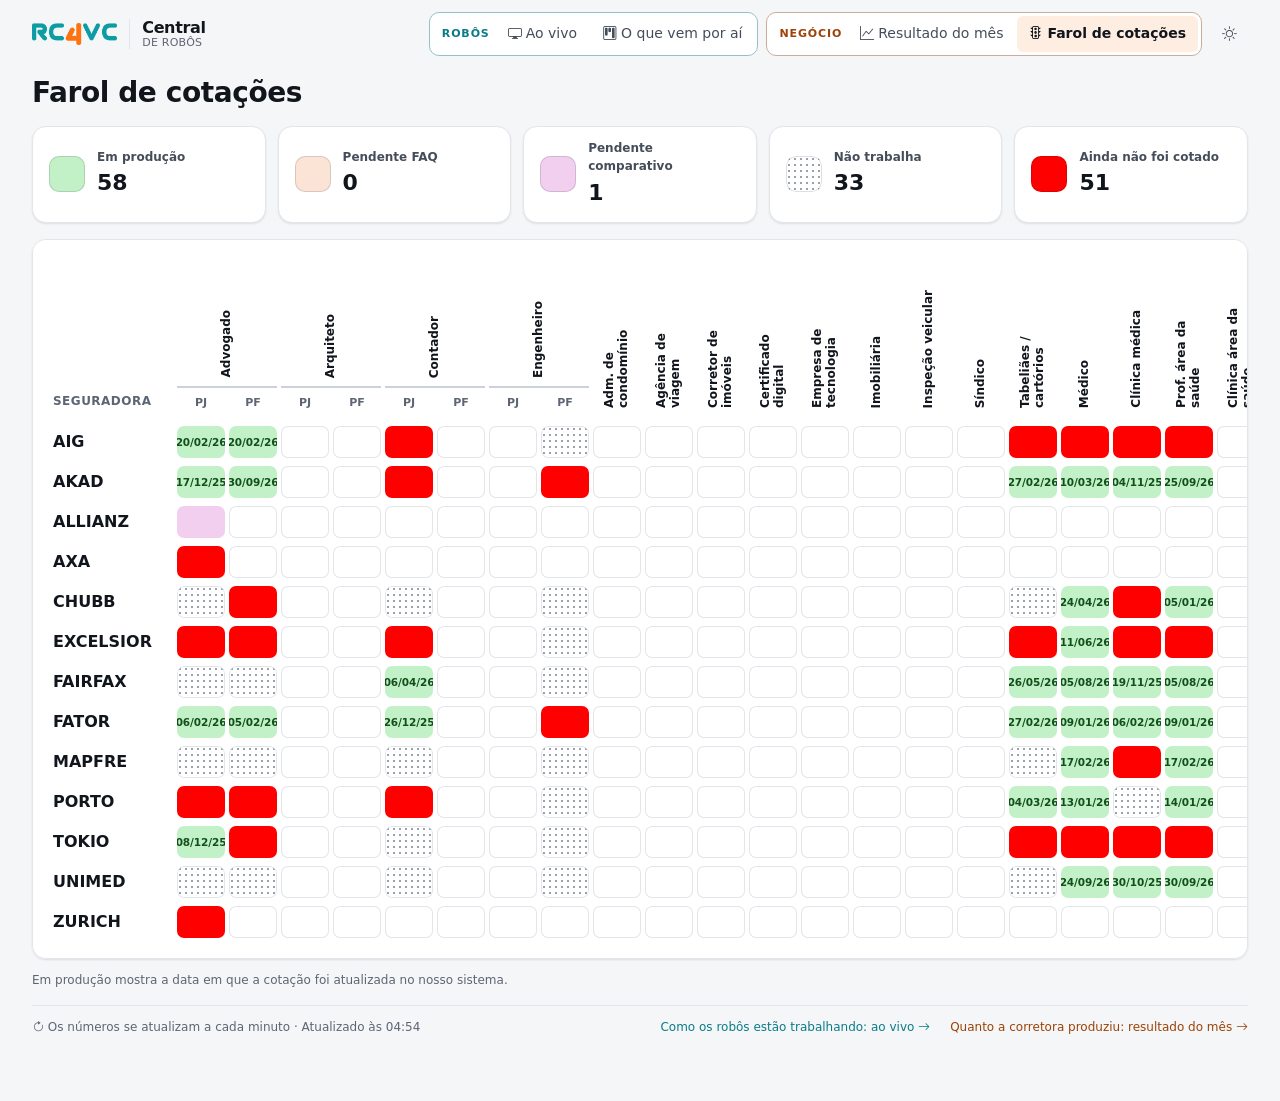
==== commit 151a0ed3: "Painel ao vivo — 15/10/2026 20:01 UTC" ====
--- a/farol/index.html
+++ b/farol/index.html
@@ -12,7 +12,7 @@
         if (t !== 'claro' && t !== 'escuro') t = window.matchMedia('(prefers-color-scheme: dark)').matches ? 'escuro' : 'claro';
         document.documentElement.dataset.tema = t;
     </script>
-    <script type="importmap">{"imports": {"../static/js/ajuda/assistente.js": "../static/js/ajuda/assistente.js?v=1791552852", "../static/js/ajuda/base.js": "../static/js/ajuda/base.js?v=1791553756", "../static/js/ajuda/busca.js": "../static/js/ajuda/busca.js?v=1790963048", "../static/js/ajuda/tour.js": "../static/js/ajuda/tour.js?v=1791552852", "../static/js/core/anotacoes.js": "../static/js/core/anotacoes.js?v=1790881383", "../static/js/core/api.js": "../static/js/core/api.js?v=1791553756", "../static/js/core/atualizacao.js": "../static/js/core/atualizacao.js?v=1790770202", "../static/js/core/avisos.js": "../static/js/core/avisos.js?v=1791209014", "../static/js/core/casca.js": "../static/js/core/casca.js?v=1791567354", "../static/js/core/diagnostico.js": "../static/js/core/diagnostico.js?v=1790796686", "../static/js/core/editavel.js": "../static/js/core/editavel.js?v=1790770202", "../static/js/core/etapas.js": "../static/js/core/etapas.js?v=1791463085", "../static/js/core/filtros.js": "../static/js/core/filtros.js?v=1790770202", "../static/js/core/format.js": "../static/js/core/format.js?v=1790770202", "../static/js/core/graficos.js": "../static/js/core/graficos.js?v=1791461083", "../static/js/core/robos.js": "../static/js/core/robos.js?v=1791574383", "../static/js/core/textos.js": "../static/js/core/textos.js?v=1790770202", "../static/js/core/ui.js": "../static/js/core/ui.js?v=1792007356", "../static/js/paginas/ajustes.js": "../static/js/paginas/ajustes.js?v=1791404168", "../static/js/paginas/cotacoes.js": "../static/js/paginas/cotacoes.js?v=1792007802", "../static/js/paginas/design.js": "../static/js/paginas/design.js?v=1791460758", "../static/js/paginas/em_construcao.js": "../static/js/paginas/em_construcao.js?v=1791577213", "../static/js/paginas/entrada.js": "../static/js/paginas/entrada.js?v=1790963048", "../static/js/paginas/entrada_historia.js": "../static/js/paginas/entrada_historia.js?v=1791463267", "../static/js/paginas/equipe.js": "../static/js/paginas/equipe.js?v=1791561957", "../static/js/paginas/farol_publico.js": "../static/js/paginas/farol_publico.js?v=1792092992", "../static/js/paginas/hoje.js": "../static/js/paginas/hoje.js?v=1791567333", "../static/js/paginas/jornada.js": "../static/js/paginas/jornada.js?v=1791462476", "../static/js/paginas/manual.js": "../static/js/paginas/manual.js?v=1791552852", "../static/js/paginas/ocorrencias.js": "../static/js/paginas/ocorrencias.js?v=1791552852", "../static/js/paginas/perfil.js": "../static/js/paginas/perfil.js?v=1790770202", "../static/js/paginas/publico.js": "../static/js/paginas/publico.js?v=1792093110", "../static/js/paginas/quadro_publico.js": "../static/js/paginas/quadro_publico.js?v=1791897938", "../static/js/paginas/robo.js": "../static/js/paginas/robo.js?v=1791552852", "../static/js/paginas/robos.js": "../static/js/paginas/robos.js?v=1790954687"}}</script>
+    <script type="importmap">{"imports": {"../static/js/ajuda/assistente.js": "../static/js/ajuda/assistente.js?v=1791552852", "../static/js/ajuda/base.js": "../static/js/ajuda/base.js?v=1791553756", "../static/js/ajuda/busca.js": "../static/js/ajuda/busca.js?v=1790963048", "../static/js/ajuda/tour.js": "../static/js/ajuda/tour.js?v=1791552852", "../static/js/core/anotacoes.js": "../static/js/core/anotacoes.js?v=1790881383", "../static/js/core/api.js": "../static/js/core/api.js?v=1791553756", "../static/js/core/atualizacao.js": "../static/js/core/atualizacao.js?v=1790770202", "../static/js/core/avisos.js": "../static/js/core/avisos.js?v=1791209014", "../static/js/core/casca.js": "../static/js/core/casca.js?v=1791567354", "../static/js/core/diagnostico.js": "../static/js/core/diagnostico.js?v=1790796686", "../static/js/core/editavel.js": "../static/js/core/editavel.js?v=1790770202", "../static/js/core/etapas.js": "../static/js/core/etapas.js?v=1791463085", "../static/js/core/filtros.js": "../static/js/core/filtros.js?v=1790770202", "../static/js/core/format.js": "../static/js/core/format.js?v=1790770202", "../static/js/core/graficos.js": "../static/js/core/graficos.js?v=1791461083", "../static/js/core/robos.js": "../static/js/core/robos.js?v=1791574383", "../static/js/core/textos.js": "../static/js/core/textos.js?v=1790770202", "../static/js/core/ui.js": "../static/js/core/ui.js?v=1792007356", "../static/js/paginas/ajustes.js": "../static/js/paginas/ajustes.js?v=1791404168", "../static/js/paginas/cotacoes.js": "../static/js/paginas/cotacoes.js?v=1792007802", "../static/js/paginas/design.js": "../static/js/paginas/design.js?v=1791460758", "../static/js/paginas/em_construcao.js": "../static/js/paginas/em_construcao.js?v=1791577213", "../static/js/paginas/entrada.js": "../static/js/paginas/entrada.js?v=1790963048", "../static/js/paginas/entrada_historia.js": "../static/js/paginas/entrada_historia.js?v=1791463267", "../static/js/paginas/equipe.js": "../static/js/paginas/equipe.js?v=1791561957", "../static/js/paginas/farol_publico.js": "../static/js/paginas/farol_publico.js?v=1792093787", "../static/js/paginas/hoje.js": "../static/js/paginas/hoje.js?v=1791567333", "../static/js/paginas/jornada.js": "../static/js/paginas/jornada.js?v=1791462476", "../static/js/paginas/manual.js": "../static/js/paginas/manual.js?v=1791552852", "../static/js/paginas/ocorrencias.js": "../static/js/paginas/ocorrencias.js?v=1791552852", "../static/js/paginas/perfil.js": "../static/js/paginas/perfil.js?v=1790770202", "../static/js/paginas/publico.js": "../static/js/paginas/publico.js?v=1792093110", "../static/js/paginas/quadro_publico.js": "../static/js/paginas/quadro_publico.js?v=1791897938", "../static/js/paginas/robo.js": "../static/js/paginas/robo.js?v=1791552852", "../static/js/paginas/robos.js": "../static/js/paginas/robos.js?v=1790954687"}}</script>
     <link rel="icon" type="image/svg+xml" href="../static/img/marca.svg">
     <link rel="icon" type="image/png" sizes="192x192" href="../static/img/icone_central_192.png">
     <link rel="apple-touch-icon" href="../static/img/icone_central_180.png">
@@ -24,7 +24,7 @@
     <link rel="stylesheet" href="../static/vendor/bootstrap-icons/bootstrap-icons.min.css?v=1790770202">
     <link rel="stylesheet" href="../static/css/tokens.css?v=1792092138">
     <link rel="stylesheet" href="../static/css/base.css?v=1791567354">
-    <link rel="stylesheet" href="../static/css/components.css?v=1792093138">
+    <link rel="stylesheet" href="../static/css/components.css?v=1792094001">
     <style>
         .simples-topo { display: flex; align-items: center; gap: var(--e-3); max-width: var(--largura-conteudo); margin: 0 auto; padding: var(--e-5) var(--e-8); }
         .simples-topo .acoes { margin-left: auto; display: flex; gap: var(--e-2); align-items: center; }
@@ -69,109 +69,8 @@
     </header>
     <main id="conteudo" tabindex="-1">
 <div class="simples-conteudo painel-vivo" data-fonte-ao-vivo="https://rc4vc.com/central/dados/farol.json" data-fonte="../dados/farol.json">
-    
-<section class="manchete manchete-lisa" aria-labelledby="manchete-texto">
-    
-<p class="assunto-tela" data-assunto="negocio"><span class="assunto-etiqueta">Cotações no sistema</span><span class="assunto-pergunta">Quais cotações já estão atualizadas no nosso sistema?</span></p>
-
-    <p class="texto" id="manchete-texto" aria-live="polite">Carregando o resumo...</p>
-    <p class="contexto" id="manchete-contexto"></p>
-    <div class="rodape-manchete" id="manchete-rodape"></div>
-</section>
-
-
-    
-
-<section class="capitulo" aria-labelledby="cap-1">
-    <div class="capitulo-cabecalho">
-        <span class="capitulo-numero" aria-hidden="true">1</span>
-        <div>
-            <h2 id="cap-1">Onde estamos por área</h2>
-            
-        </div>
-    </div>
-    
-    <div class="farol-cartoes" id="farol-areas">
-<div id="x-areas" aria-busy="true">
-    <div class="pilha"><span class="esqueleto" style="height: 18px; width: 92%"></span><span class="esqueleto" style="height: 18px; width: 78%"></span><span class="esqueleto" style="height: 18px; width: 64%"></span></div>
-</div>
-</div>
-    
-</section>
-
-
-    
-
-<section class="capitulo" aria-labelledby="cap-2">
-    <div class="capitulo-cabecalho">
-        <span class="capitulo-numero" aria-hidden="true">2</span>
-        <div>
-            <h2 id="cap-2">Ritmo de atualização</h2>
-            
-        </div>
-    </div>
-    
-    <div class="farol-cartao">
-        <p class="farol-frase" id="frase-ritmo"></p>
-        <div class="farol-ritmo" id="farol-ritmo" role="img"></div>
-    </div>
-    
-</section>
-
-
-    <div class="farol-duas">
-        
-
-<section class="capitulo" aria-labelledby="cap-3">
-    <div class="capitulo-cabecalho">
-        <span class="capitulo-numero" aria-hidden="true">3</span>
-        <div>
-            <h2 id="cap-3">Quem está mais atualizada</h2>
-            
-        </div>
-    </div>
-    
-        <div class="farol-cartao">
-            <p class="farol-frase" id="frase-lider"></p>
-            <ol class="farol-ranking" id="farol-lider"></ol>
-        </div>
-        
-</section>
-
-        
-
-<section class="capitulo" aria-labelledby="cap-4">
-    <div class="capitulo-cabecalho">
-        <span class="capitulo-numero" aria-hidden="true">4</span>
-        <div>
-            <h2 id="cap-4">O que falta atualizar</h2>
-            
-        </div>
-    </div>
-    
-        <div class="farol-cartao">
-            <p class="farol-frase" id="frase-falta"></p>
-            <ol class="farol-ranking" id="farol-falta"></ol>
-            <p class="farol-detalhe">Ainda não cotadas (vermelho) ou com pendência de FAQ ou de comparativo, por seguradora.</p>
-        </div>
-        
-</section>
-
-    </div>
-
-    
-
-<section class="capitulo" aria-labelledby="cap-5">
-    <div class="capitulo-cabecalho">
-        <span class="capitulo-numero" aria-hidden="true">5</span>
-        <div>
-            <h2 id="cap-5">O mapa completo</h2>
-            
-        </div>
-    </div>
-    
     <div class="farol-barra-mapa">
-        <span id="farol-resumo-mapa"></span>
+        <h1 class="farol-titulo">Farol de cotações</h1>
         
     </div>
     <div class="farol-legenda" id="farol-legenda" role="group" aria-label="Legenda: clique para destacar uma situação"></div>
@@ -183,10 +82,7 @@
 </div>
 </div>
     </div>
-    <p class="farol-nota">Em produção mostra a data em que a cotação foi atualizada no nosso sistema. Células em branco não têm situação e ficam fora das contagens.</p>
-    
-</section>
-
+    <p class="farol-nota">Em produção mostra a data em que a cotação foi atualizada no nosso sistema.</p>
 
     <footer class="rodape-publico">
         <span><i class="bi bi-arrow-clockwise"></i> Os números se atualizam a cada minuto · <span id="ultima-atualizacao" aria-live="polite"></span></span>
@@ -196,6 +92,6 @@
 </main>
     <div id="toasts" class="toasts" role="status" aria-live="polite"></div>
     <script type="module" src="../static/js/core/casca.js?v=1791567354"></script>
-    <script type="module" src="../static/js/paginas/farol_publico.js?v=1792092992"></script>
+    <script type="module" src="../static/js/paginas/farol_publico.js?v=1792093787"></script>
 </body>
 </html>
--- a/static/css/components.css
+++ b/static/css/components.css
@@ -1424,41 +1424,20 @@
    atualização das cotações no nosso sistema, por seguradora x profissão.
    Cores = legenda da planilha (tokens --farol-*). Ver farol_publico.js.
    ========================================================================== */
-.farol-cartoes { display: grid; grid-template-columns: repeat(auto-fit, minmax(min(100%, 300px), 1fr)); gap: var(--e-4); }
-.farol-cartao { display: flex; flex-direction: column; gap: var(--e-3); padding: var(--e-5); background: var(--superficie); border: 1px solid var(--borda); border-radius: var(--raio-lg); box-shadow: var(--sombra-1); min-width: 0; }
-.farol-cartao-topo { display: flex; justify-content: space-between; align-items: baseline; gap: var(--e-3); }
-.farol-cartao-topo h3 { margin: 0; font-size: var(--fs-base); }
-.farol-cartao-topo span { color: var(--texto-3); font-size: var(--fs-xs); }
-.farol-frase { margin: 0; font-family: var(--fonte-titulo); font-size: var(--fs-lg); font-weight: var(--peso-forte); line-height: var(--altura-titulo); text-wrap: pretty; }
-.farol-detalhe { margin: 0; color: var(--texto-2); font-size: var(--fs-xs); font-variant-numeric: tabular-nums; }
-.farol-barra { display: flex; height: 14px; border-radius: var(--raio-pilula); overflow: hidden; background: var(--superficie-2); }
-.farol-barra span { display: block; height: 100%; }
-
-/* Amostra de cor: a mesma em barras, legenda, edição e células. */
+
+/* Amostra de cor: a mesma na legenda, na edição e nas células. */
 [data-situacao="producao"] { --cor-farol: var(--farol-producao); }
 [data-situacao="pendente_faq"] { --cor-farol: var(--farol-pendente-faq); }
 [data-situacao="pendente_comparativo"] { --cor-farol: var(--farol-pendente-comparativo); }
 [data-situacao="nao_cotado"] { --cor-farol: var(--farol-nao-cotado); }
 [data-situacao="nao_trabalha"] { --cor-farol: var(--superficie); background-image: radial-gradient(circle, var(--farol-ponto) 1px, transparent 1.3px); background-size: 6px 6px; }
-.farol-barra [data-situacao], .farol-amostra, .farol-cel[data-situacao] { background-color: var(--cor-farol); }
+.farol-amostra, .farol-cel[data-situacao] { background-color: var(--cor-farol); }
 .farol-amostra { flex: none; width: 18px; height: 18px; border-radius: 5px; box-shadow: inset 0 0 0 1px color-mix(in srgb, var(--texto) 14%, transparent); }
 
-.farol-duas { display: grid; grid-template-columns: repeat(auto-fit, minmax(min(100%, 420px), 1fr)); gap: var(--e-4); }
-.farol-ranking { display: flex; flex-direction: column; gap: var(--e-2); margin: 0; padding: 0; list-style: none; }
-.farol-ranking li { display: grid; grid-template-columns: 96px minmax(0, 1fr) 32px; gap: var(--e-3); align-items: center; font-size: var(--fs-sm); }
-.farol-ranking .nome { font-weight: var(--peso-forte); }
-.farol-ranking .n { text-align: right; font-weight: var(--peso-titulo); font-variant-numeric: tabular-nums; }
-.farol-ranking .trilho { display: flex; height: 12px; border-radius: var(--raio-pilula); overflow: hidden; background: var(--superficie-2); }
-.farol-ranking .trilho span { display: block; height: 100%; }
-
-.farol-ritmo { display: grid; grid-template-columns: repeat(var(--meses, 12), minmax(0, 1fr)); gap: var(--e-2); align-items: end; height: 170px; }
-.farol-mes { display: flex; flex-direction: column; align-items: center; justify-content: flex-end; gap: var(--e-1); height: 100%; min-width: 0; }
-.farol-mes .n { font-size: var(--fs-xs); font-weight: var(--peso-titulo); font-variant-numeric: tabular-nums; color: var(--texto-2); }
-.farol-mes .barra { width: 100%; max-width: 56px; height: var(--h, 0%); min-height: 2px; border-radius: 6px 6px 2px 2px; background: var(--farol-producao); }
-.farol-mes[data-topo] .barra { background: var(--ok); }
-.farol-mes[data-topo] .n { color: var(--texto); }
-.farol-mes .rot { font-size: var(--fs-2xs); color: var(--texto-3); white-space: nowrap; }
-
+
+
+.farol-titulo { margin: 0; font-size: var(--fs-2xl); }
+.farol-barra-mapa { display: flex; flex-wrap: wrap; align-items: center; justify-content: space-between; gap: var(--e-3); margin: var(--e-2) 0 var(--e-4); }
 .farol-legenda { display: grid; grid-template-columns: repeat(auto-fit, minmax(min(100%, 190px), 1fr)); gap: var(--e-3); margin-bottom: var(--e-4); }
 .farol-chip { display: flex; gap: var(--e-3); align-items: center; padding: var(--e-3) var(--e-4); text-align: left; background: var(--superficie); color: var(--texto); border: 1px solid var(--borda); border-radius: var(--raio-lg); box-shadow: var(--sombra-1); cursor: pointer; font: inherit; }
 .farol-chip:hover { border-color: var(--primaria); }
@@ -1467,9 +1446,7 @@
 .farol-chip .farol-amostra { width: 36px; height: 36px; border-radius: var(--raio-md); }
 .farol-chip .rotulo { display: block; font-size: var(--fs-xs); font-weight: var(--peso-medio); color: var(--texto-2); }
 .farol-chip .valor { font-family: var(--fonte-numero); font-size: var(--fs-xl); font-weight: var(--peso-titulo); font-variant-numeric: tabular-nums; }
-.farol-chip .pct { margin-left: var(--e-1); color: var(--texto-3); font-size: var(--fs-xs); }
-
-.farol-barra-mapa { display: flex; flex-wrap: wrap; align-items: center; justify-content: space-between; gap: var(--e-3); margin-bottom: var(--e-3); color: var(--texto-2); font-size: var(--fs-sm); }
+
 .farol-edicao { display: flex; flex-wrap: wrap; align-items: center; gap: var(--e-3) var(--e-5); padding: var(--e-3) var(--e-4); margin-bottom: var(--e-4); background: var(--superficie); border: 1px solid var(--primaria); border-radius: var(--raio-lg); box-shadow: var(--sombra-2); }
 .farol-edicao[hidden] { display: none; }
 .farol-edicao .sel { display: flex; flex-direction: column; min-width: 200px; }
@@ -1485,8 +1462,6 @@
 .farol-mapa { --coluna: 48px; width: max-content; }
 .farol-grade { display: grid; grid-template-columns: 140px repeat(var(--colunas, 27), var(--coluna)); column-gap: 4px; }
 .farol-fixa { position: sticky; left: 0; z-index: 5; background: var(--superficie); }
-.farol-areas-faixa { margin-bottom: var(--e-2); }
-.farol-areas-faixa .area { padding: 4px 8px; border-radius: var(--raio-md); background: var(--farol-area); color: var(--farol-area-texto); font-size: var(--fs-xs); font-weight: var(--peso-titulo); text-align: center; white-space: nowrap; overflow: hidden; text-overflow: ellipsis; }
 .farol-cabecalho { grid-template-rows: 128px 26px; row-gap: 2px; padding-bottom: 6px; }
 .farol-cabecalho .canto { grid-column: 1; grid-row: 1 / span 2; display: flex; align-items: flex-end; padding: 0 0 6px var(--e-5); font-size: var(--fs-xs); font-weight: var(--peso-medio); letter-spacing: .04em; text-transform: uppercase; color: var(--texto-3); }
 .farol-cabecalho .prof { display: flex; align-items: flex-end; justify-content: center; padding-bottom: 8px; }
@@ -1497,8 +1472,7 @@
 .farol-linha { height: 40px; align-items: center; border-radius: 0 var(--raio-md) var(--raio-md) 0; }
 .farol-linha:hover, .farol-linha:hover .farol-fixa { background: var(--primaria-suave); }
 .farol-linha .farol-fixa { height: 100%; display: flex; align-items: center; justify-content: space-between; gap: var(--e-2); padding: 0 var(--e-2) 0 var(--e-5); box-sizing: border-box; font-weight: var(--peso-forte); }
-.farol-linha .conta { min-width: 22px; padding: 1px 7px; border-radius: var(--raio-pilula); background: var(--farol-producao); color: var(--farol-texto); font-size: var(--fs-xs); font-weight: var(--peso-titulo); text-align: center; font-variant-numeric: tabular-nums; }
-.farol-cel { position: relative; display: flex; align-items: center; justify-content: center; height: 32px; margin: 0; padding: 0; border: 0; border-radius: 7px; background: transparent; color: var(--farol-texto); font: inherit; font-size: 10.5px; font-weight: var(--peso-forte); letter-spacing: -0.01em; font-variant-numeric: tabular-nums; white-space: nowrap; overflow: hidden; cursor: pointer; transition: transform var(--dur-rapida) var(--curva), box-shadow var(--dur-rapida), opacity var(--dur-media); }
+.farol-cel { position: relative; display: flex; align-items: center; justify-content: center; height: 32px; margin: 0; padding: 0; border: 0; border-radius: 7px; background-color: transparent; color: var(--farol-texto); font: inherit; font-size: 10.5px; font-weight: var(--peso-forte); letter-spacing: -0.01em; font-variant-numeric: tabular-nums; white-space: nowrap; overflow: hidden; cursor: pointer; transition: transform var(--dur-rapida) var(--curva), box-shadow var(--dur-rapida), opacity var(--dur-media); }
 .farol-cel:not([data-situacao]) { box-shadow: inset 0 0 0 1px var(--borda); cursor: default; }
 .farol-cel[data-situacao="nao_trabalha"] { box-shadow: inset 0 0 0 1px var(--borda); }
 .farol-cel:hover { transform: scale(1.12); box-shadow: var(--sombra-2); z-index: 4; }
